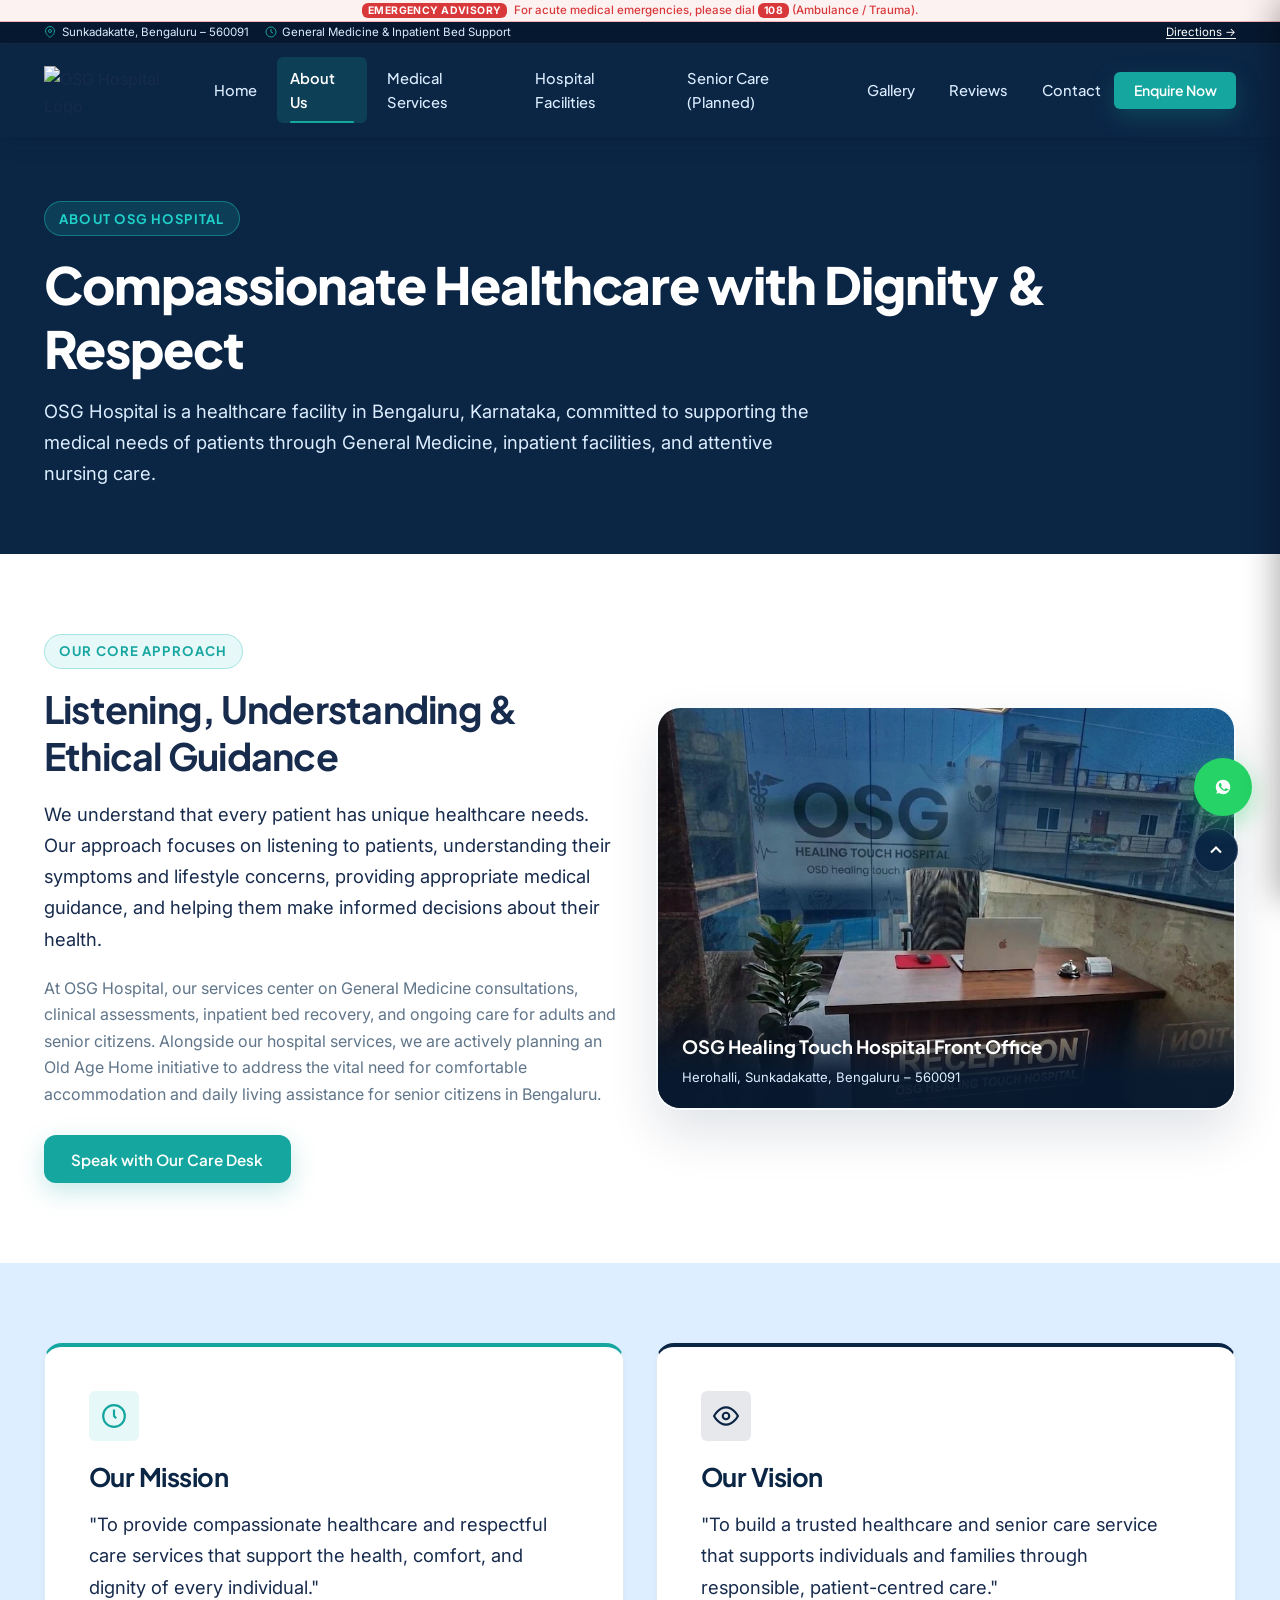
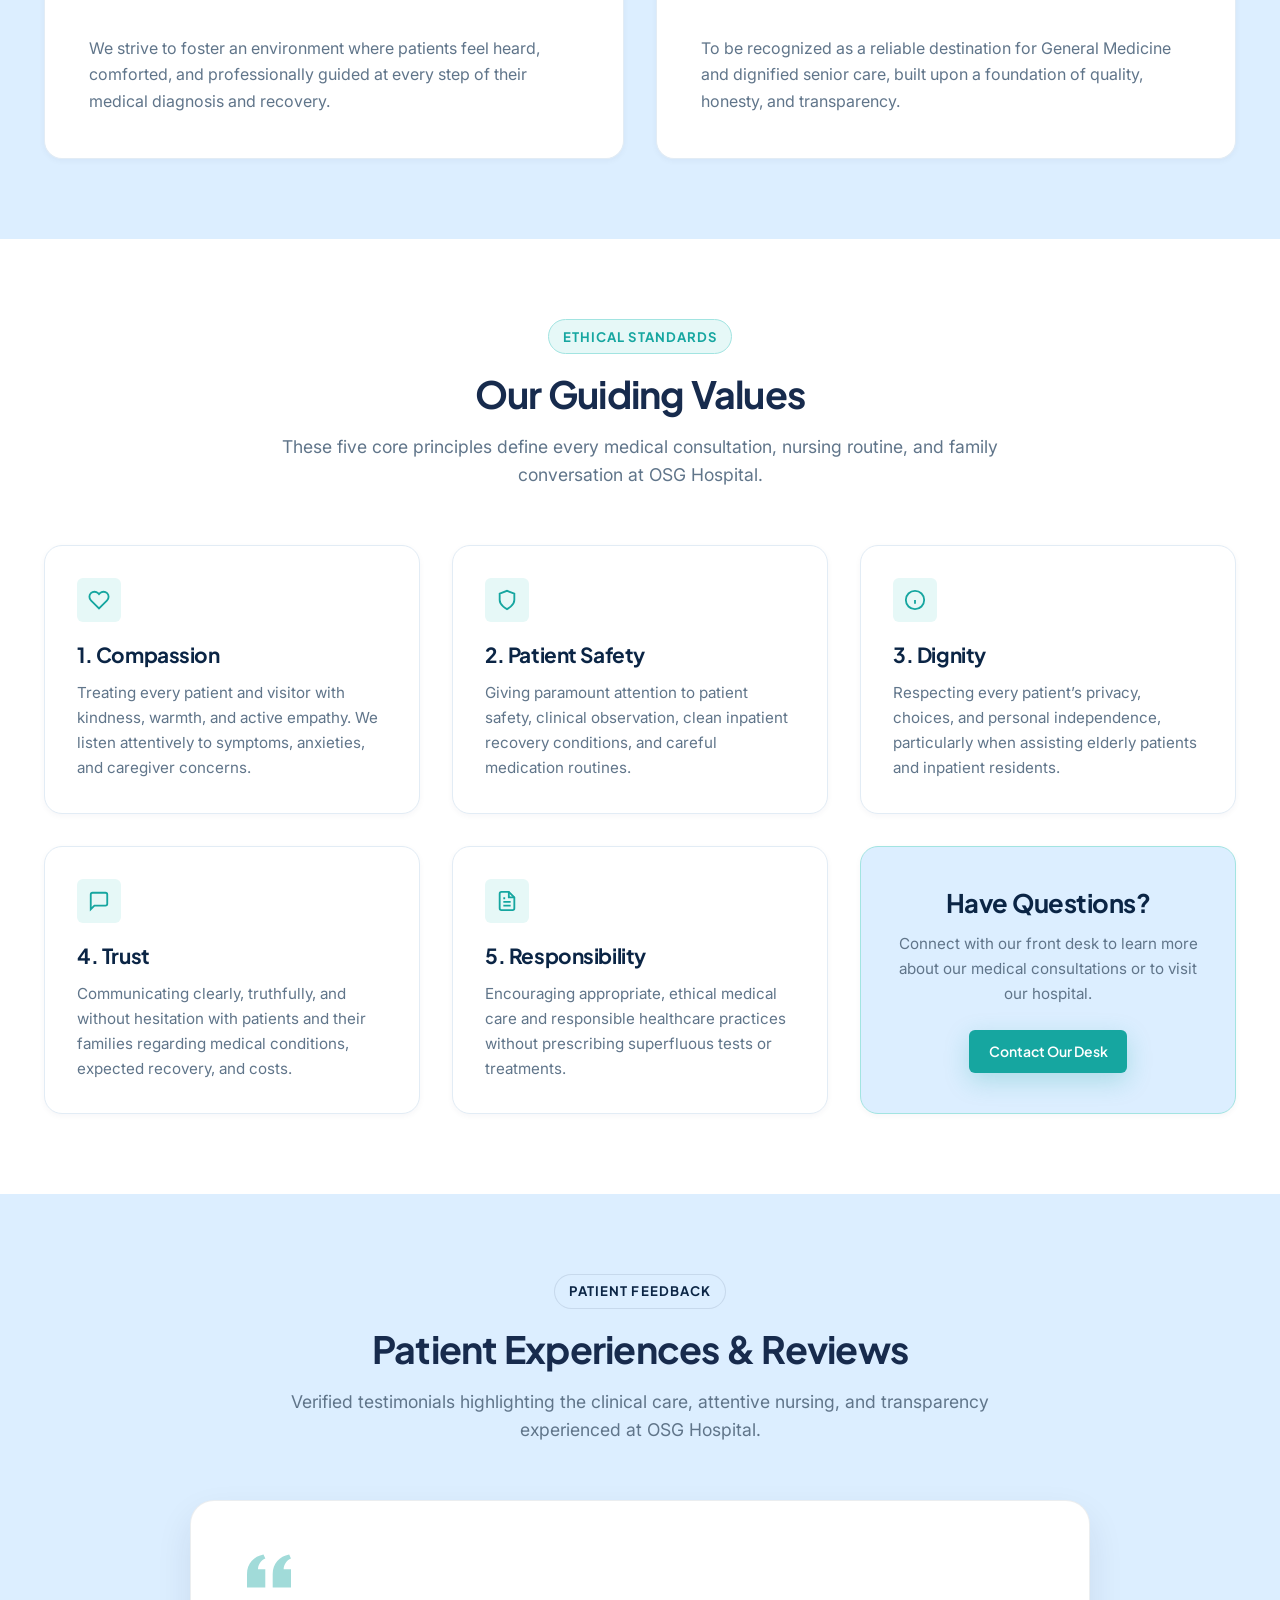
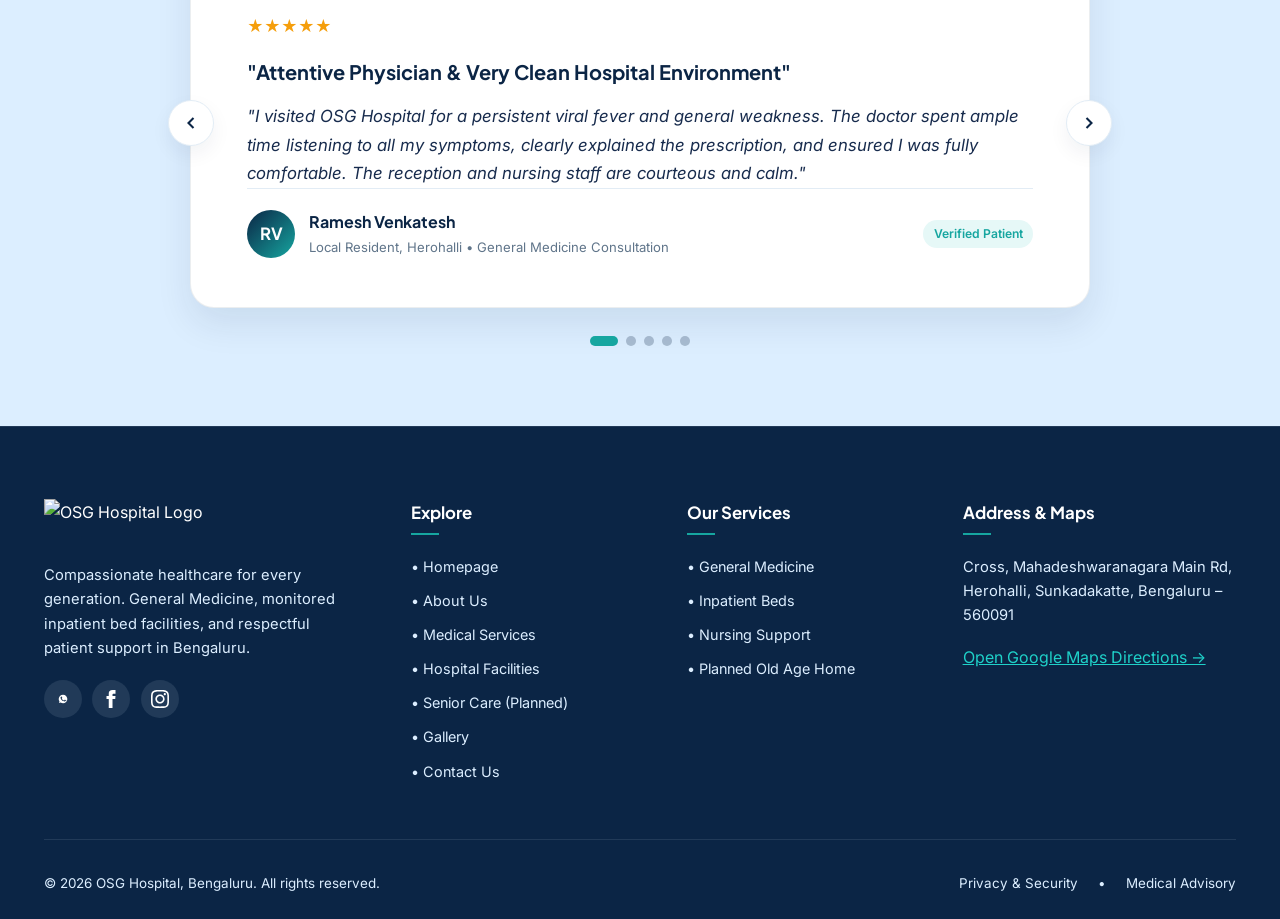
==== about.html @ 6dcfab47 "Add files via upload" ====
<!DOCTYPE html>
<html lang="en">
<head>
  <meta charset="UTF-8">
  <meta name="viewport" content="width=device-width, initial-scale=1.0">
  <title>About OSG Hospital | Bengaluru</title>
  <meta name="description" content="Learn about OSG Hospital in Bengaluru. Our mission, vision, core values, patient-centered care, and dedication to General Medicine, inpatient care, and senior well-being.">
  <meta name="keywords" content="About OSG Hospital, OSG Hospital Bengaluru, Healthcare Mission, General Medicine Bengaluru 560091, Patient centered care">
  <link rel="canonical" href="https://osghospital.in/about.html">

  <meta property="og:type" content="website">
  <meta property="og:title" content="About OSG Hospital | Bengaluru">
  <meta property="og:description" content="Committed to delivering compassionate, accessible, and patient-centred healthcare to individuals and families in Bengaluru.">
  <meta property="og:image" content="assets/images/reception-desk.png">

  <link rel="icon" type="image/svg+xml" href="assets/images/favicon.svg">
  <link rel="preconnect" href="https://fonts.googleapis.com">
  <link rel="preconnect" href="https://fonts.gstatic.com" crossorigin>
  <link href="https://fonts.googleapis.com/css2?family=Inter:wght@300;400;500;600;700&family=Plus+Jakarta+Sans:wght@500;600;700;800;900&display=swap" rel="stylesheet">
  <link rel="stylesheet" href="assets/css/style.css">
</head>
<body>

  <!-- Top Emergency & Safety Notice Ribbon (Half-Size Compact) -->
  <div class="emergency-bar" role="alert">
    <div class="container">
      <strong>Emergency Advisory</strong>
      <span>For acute medical emergencies, please dial <strong>108</strong> (Ambulance / Trauma).</span>
    </div>
  </div>

  <!-- Top Information Bar (Half-Size Compact) -->
  <div class="top-info-bar">
    <div class="container">
      <div class="top-info-items">
        <span class="top-info-item">
          <svg viewBox="0 0 24 24" fill="none" stroke="currentColor" stroke-width="2"><path d="M21 10c0 7-9 13-9 13s-9-6-9-13a9 9 0 0118 0z"></path><circle cx="12" cy="10" r="3"></circle></svg>
          Sunkadakatte, Bengaluru &ndash; 560091
        </span>
        <span class="top-info-item top-info-hide-mob">
          <svg viewBox="0 0 24 24" fill="none" stroke="currentColor" stroke-width="2"><circle cx="12" cy="12" r="10"></circle><polyline points="12 6 12 12 16 14"></polyline></svg>
          General Medicine &amp; Inpatient Bed Support
        </span>
      </div>
      <div class="top-info-items">
        <a href="https://share.google/vMTb4hacWl4AtbwWm" target="_blank" rel="noopener noreferrer" class="top-info-link">
          Directions &rarr;
        </a>
      </div>
    </div>
  </div>

  <!-- Header -->
  <header class="site-header">
    <div class="container">
      <nav class="navbar" aria-label="Main Navigation">
        <a href="index.html" class="nav-brand">
          <img src="assets/images/logo-white.svg" alt="OSG Hospital Logo" class="nav-logo-img">
        </a>
        <div class="nav-menu">
          <a href="index.html" class="nav-link">Home</a>
          <a href="about.html" class="nav-link active">About Us</a>
          <a href="services.html" class="nav-link">Medical Services</a>
          <a href="facilities.html" class="nav-link">Hospital Facilities</a>
          <a href="senior-care.html" class="nav-link">Senior Care (Planned)</a>
          <a href="gallery.html" class="nav-link">Gallery</a>
          <a href="#reviews" class="nav-link">Reviews</a>
          <a href="contact.html" class="nav-link">Contact</a>
        </div>
        <div class="nav-actions">
          <button class="btn btn-teal btn-sm" data-open-modal="enquiryModal">Enquire Now</button>
        </div>
        <button class="nav-toggle" aria-label="Toggle navigation">
          <svg viewBox="0 0 24 24" fill="none" stroke="currentColor" stroke-width="2"><line x1="3" y1="12" x2="21" y2="12"></line><line x1="3" y1="6" x2="21" y2="6"></line><line x1="3" y1="18" x2="21" y2="18"></line></svg>
        </button>
      </nav>
    </div>
  </header>

  <!-- Mobile Off-canvas Navigation Drawer -->
  <div class="mobile-nav-backdrop"></div>
  <aside class="mobile-nav-drawer" aria-label="Mobile Navigation">
    <div class="mobile-nav-header">
      <img src="assets/images/logo-white.svg" alt="OSG Hospital Logo" style="height: 38px;">
      <button class="mobile-nav-close" aria-label="Close menu">
        <svg width="24" height="24" viewBox="0 0 24 24" fill="none" stroke="currentColor" stroke-width="2"><line x1="18" y1="6" x2="6" y2="18"></line><line x1="6" y1="6" x2="18" y2="18"></line></svg>
      </button>
    </div>
    <div class="mobile-nav-links">
      <a href="index.html" class="nav-link">Home</a>
      <a href="about.html" class="nav-link active">About Us</a>
      <a href="services.html" class="nav-link">Medical Services</a>
      <a href="facilities.html" class="nav-link">Hospital Facilities</a>
      <a href="senior-care.html" class="nav-link">Senior Care (Planned)</a>
      <a href="gallery.html" class="nav-link">Photo Gallery</a>
      <a href="#reviews" class="nav-link">Reviews</a>
      <a href="contact.html" class="nav-link">Contact & Directions</a>
    </div>
    <div class="mobile-nav-footer">
      <button class="btn btn-teal btn-sm" style="width: 100%;" data-open-modal="enquiryModal">Book Consultation</button>
    </div>
  </aside>

  <!-- Banner -->
  <section class="section-bg-navy" style="padding: 4rem 0;">
    <div class="container">
      <span class="section-badge badge-teal" style="background: rgba(22, 166, 160, 0.2); color: #1FD1C9; border-color: rgba(31, 209, 201, 0.4);">
        About OSG Hospital
      </span>
      <h1 style="color: #FFFFFF; margin-bottom: 1rem;">Compassionate Healthcare with Dignity &amp; Respect</h1>
      <p style="color: #DCEEFF; max-width: 780px; font-size: 1.15rem; line-height: 1.7;">
        OSG Hospital is a healthcare facility in Bengaluru, Karnataka, committed to supporting the medical needs of patients through General Medicine, inpatient facilities, and attentive nursing care.
      </p>
    </div>
  </section>

  <!-- About Narrative Section -->
  <section class="section section-bg-white">
    <div class="container">
      <div class="grid-2" style="align-items: center;">
        <div>
          <span class="section-badge badge-teal">Our Core Approach</span>
          <h2 style="margin-bottom: 1.25rem;">Listening, Understanding &amp; Ethical Guidance</h2>
          <p class="lead" style="margin-bottom: 1.25rem;">
            We understand that every patient has unique healthcare needs. Our approach focuses on listening to patients, understanding their symptoms and lifestyle concerns, providing appropriate medical guidance, and helping them make informed decisions about their health.
          </p>
          <p>
            At OSG Hospital, our services center on General Medicine consultations, clinical assessments, inpatient bed recovery, and ongoing care for adults and senior citizens. Alongside our hospital services, we are actively planning an Old Age Home initiative to address the vital need for comfortable accommodation and daily living assistance for senior citizens in Bengaluru.
          </p>
          <div style="margin-top: 1.75rem;">
            <button class="btn btn-teal" data-open-modal="enquiryModal">Speak with Our Care Desk</button>
          </div>
        </div>

        <div>
          <div class="reception-image-card">
            <img src="assets/images/reception-desk.png" alt="OSG Healing Touch Hospital Reception Desk" class="reception-image" style="height: 400px;">
            <div class="reception-caption-overlay">
              <div class="reception-caption-title">OSG Healing Touch Hospital Front Office</div>
              <div class="reception-caption-sub">Herohalli, Sunkadakatte, Bengaluru &ndash; 560091</div>
            </div>
          </div>
        </div>
      </div>
    </div>
  </section>

  <!-- Mission & Vision -->
  <section class="section section-bg-secondary">
    <div class="container">
      <div class="grid-2">
        <div class="card" style="padding: 2.75rem; border-top: 4px solid var(--btn-cta);">
          <div class="floating-icon-wrap" style="margin-bottom: 1.25rem; width: 50px; height: 50px;">
            <svg width="26" height="26" viewBox="0 0 24 24" fill="none" stroke="currentColor" stroke-width="2"><circle cx="12" cy="12" r="10"></circle><polyline points="12 6 12 12 14 14"></polyline></svg>
          </div>
          <h3 style="font-size: 1.6rem; color: var(--header-nav); margin-bottom: 1rem;">Our Mission</h3>
          <p class="lead" style="color: var(--main-text); line-height: 1.7;">
            "To provide compassionate healthcare and respectful care services that support the health, comfort, and dignity of every individual."
          </p>
          <p style="color: var(--secondary-text); margin-top: 1rem;">
            We strive to foster an environment where patients feel heard, comforted, and professionally guided at every step of their medical diagnosis and recovery.
          </p>
        </div>

        <div class="card" style="padding: 2.75rem; border-top: 4px solid var(--header-nav);">
          <div class="floating-icon-wrap" style="margin-bottom: 1.25rem; width: 50px; height: 50px; background-color: rgba(11, 37, 69, 0.1); color: var(--header-nav);">
            <svg width="26" height="26" viewBox="0 0 24 24" fill="none" stroke="currentColor" stroke-width="2"><path d="M1 12s4-8 11-8 11 8 11 8-4 8-11 8-11-8-11-8z"></path><circle cx="12" cy="12" r="3"></circle></svg>
          </div>
          <h3 style="font-size: 1.6rem; color: var(--header-nav); margin-bottom: 1rem;">Our Vision</h3>
          <p class="lead" style="color: var(--main-text); line-height: 1.7;">
            "To build a trusted healthcare and senior care service that supports individuals and families through responsible, patient-centred care."
          </p>
          <p style="color: var(--secondary-text); margin-top: 1rem;">
            To be recognized as a reliable destination for General Medicine and dignified senior care, built upon a foundation of quality, honesty, and transparency.
          </p>
        </div>
      </div>
    </div>
  </section>

  <!-- Our 5 Core Values -->
  <section class="section section-bg-white">
    <div class="container">
      <div class="section-header">
        <span class="section-badge badge-teal">Ethical Standards</span>
        <h2 class="section-title">Our Guiding Values</h2>
        <p class="section-subtitle">
          These five core principles define every medical consultation, nursing routine, and family conversation at OSG Hospital.
        </p>
      </div>

      <div class="grid-3">
        <!-- Value 1 -->
        <div class="card">
          <div class="floating-icon-wrap" style="margin-bottom: 1.25rem;">
            <svg width="22" height="22" viewBox="0 0 24 24" fill="none" stroke="currentColor" stroke-width="2"><path d="M20.84 4.61a5.5 5.5 0 0 0-7.78 0L12 5.67l-1.06-1.06a5.5 5.5 0 0 0-7.78 7.78l1.06 1.06L12 21.23l7.78-7.78 1.06-1.06a5.5 5.5 0 0 0 0-7.78z"></path></svg>
          </div>
          <h3 class="card-title">1. Compassion</h3>
          <p class="card-text">
            Treating every patient and visitor with kindness, warmth, and active empathy. We listen attentively to symptoms, anxieties, and caregiver concerns.
          </p>
        </div>

        <!-- Value 2 -->
        <div class="card">
          <div class="floating-icon-wrap" style="margin-bottom: 1.25rem;">
            <svg width="22" height="22" viewBox="0 0 24 24" fill="none" stroke="currentColor" stroke-width="2"><path d="M12 22s8-4 8-10V5l-8-3-8 3v7c0 6 8 10 8 10z"></path></svg>
          </div>
          <h3 class="card-title">2. Patient Safety</h3>
          <p class="card-text">
            Giving paramount attention to patient safety, clinical observation, clean inpatient recovery conditions, and careful medication routines.
          </p>
        </div>

        <!-- Value 3 -->
        <div class="card">
          <div class="floating-icon-wrap" style="margin-bottom: 1.25rem;">
            <svg width="22" height="22" viewBox="0 0 24 24" fill="none" stroke="currentColor" stroke-width="2"><circle cx="12" cy="12" r="10"></circle><path d="M12 16v-4"></path><path d="M12 8h.01"></path></svg>
          </div>
          <h3 class="card-title">3. Dignity</h3>
          <p class="card-text">
            Respecting every patient’s privacy, choices, and personal independence, particularly when assisting elderly patients and inpatient residents.
          </p>
        </div>

        <!-- Value 4 -->
        <div class="card">
          <div class="floating-icon-wrap" style="margin-bottom: 1.25rem;">
            <svg width="22" height="22" viewBox="0 0 24 24" fill="none" stroke="currentColor" stroke-width="2"><path d="M21 15a2 2 0 0 1-2 2H7l-4 4V5a2 2 0 0 1 2-2h14a2 2 0 0 1 2 2z"></path></svg>
          </div>
          <h3 class="card-title">4. Trust</h3>
          <p class="card-text">
            Communicating clearly, truthfully, and without hesitation with patients and their families regarding medical conditions, expected recovery, and costs.
          </p>
        </div>

        <!-- Value 5 -->
        <div class="card">
          <div class="floating-icon-wrap" style="margin-bottom: 1.25rem;">
            <svg width="22" height="22" viewBox="0 0 24 24" fill="none" stroke="currentColor" stroke-width="2"><path d="M14 2H6a2 2 0 0 0-2 2v16a2 2 0 0 0 2 2h12a2 2 0 0 0 2-2V8z"></path><polyline points="14 2 14 8 20 8"></polyline><line x1="16" y1="13" x2="8" y2="13"></line><line x1="16" y1="17" x2="8" y2="17"></line><polyline points="10 9 9 9 8 9"></polyline></svg>
          </div>
          <h3 class="card-title">5. Responsibility</h3>
          <p class="card-text">
            Encouraging appropriate, ethical medical care and responsible healthcare practices without prescribing superfluous tests or treatments.
          </p>
        </div>

        <!-- Call to Action Card -->
        <div class="card" style="background-color: var(--secondary-bg); border-color: var(--teal-border); justify-content: center; text-align: center;">
          <h3 style="color: var(--header-nav); margin-bottom: 0.75rem;">Have Questions?</h3>
          <p style="font-size: 0.95rem; margin-bottom: 1.5rem;">
            Connect with our front desk to learn more about our medical consultations or to visit our hospital.
          </p>
          <div>
            <a href="contact.html" class="btn btn-teal btn-sm">Contact Our Desk</a>
          </div>
        </div>
      </div>
    </div>
  </section>

  <!-- 7. SLIDING REVIEWS CAROUSEL (Directly Above Footer) -->
  <section class="reviews-section" id="reviews">
    <div class="container">
      <div class="section-header">
        <span class="section-badge">Patient Feedback</span>
        <h2 class="section-title">Patient Experiences &amp; Reviews</h2>
        <p class="section-subtitle">
          Verified testimonials highlighting the clinical care, attentive nursing, and transparency experienced at OSG Hospital.
        </p>
      </div>

      <div class="carousel-container">
        <button class="carousel-nav-btn carousel-prev" aria-label="Previous review">
          <svg width="20" height="20" viewBox="0 0 24 24" fill="none" stroke="currentColor" stroke-width="2.5"><polyline points="15 18 9 12 15 6"></polyline></svg>
        </button>
        <button class="carousel-nav-btn carousel-next" aria-label="Next review">
          <svg width="20" height="20" viewBox="0 0 24 24" fill="none" stroke="currentColor" stroke-width="2.5"><polyline points="9 18 15 12 9 6"></polyline></svg>
        </button>

        <div class="carousel-viewport">
          <div class="carousel-track">
            <!-- Review 1 -->
            <div class="carousel-slide">
              <div>
                <svg class="review-quote-icon" viewBox="0 0 24 24" fill="currentColor"><path d="M14.017 21v-7.391c0-5.704 3.731-9.57 8.983-10.609l.995 2.151c-2.432.917-3.995 3.638-3.995 5.849h4v10h-9.983zm-14.017 0v-7.391c0-5.704 3.748-9.57 9-10.609l.996 2.151c-2.433.917-3.996 3.638-3.996 5.849h3.983v10h-9.983z"/></svg>
                <div class="review-stars">★★★★★</div>
                <div class="review-highlight">"Attentive Physician &amp; Very Clean Hospital Environment"</div>
                <p class="review-body">
                  "I visited OSG Hospital for a persistent viral fever and general weakness. The doctor spent ample time listening to all my symptoms, clearly explained the prescription, and ensured I was fully comfortable. The reception and nursing staff are courteous and calm."
                </p>
              </div>
              <div class="review-author-wrap">
                <div class="review-author-info">
                  <div class="author-avatar">RV</div>
                  <div>
                    <div class="author-name">Ramesh Venkatesh</div>
                    <div class="author-meta">Local Resident, Herohalli &bull; General Medicine Consultation</div>
                  </div>
                </div>
                <span class="verified-pill">Verified Patient</span>
              </div>
            </div>

            <!-- Review 2 -->
            <div class="carousel-slide">
              <div>
                <svg class="review-quote-icon" viewBox="0 0 24 24" fill="currentColor"><path d="M14.017 21v-7.391c0-5.704 3.731-9.57 8.983-10.609l.995 2.151c-2.432.917-3.995 3.638-3.995 5.849h4v10h-9.983zm-14.017 0v-7.391c0-5.704 3.748-9.57 9-10.609l.996 2.151c-2.433.917-3.996 3.638-3.996 5.849h3.983v10h-9.983z"/></svg>
                <div class="review-stars">★★★★★</div>
                <div class="review-highlight">"Exceptional Nursing Care &amp; Dedicated Inpatient Observation"</div>
                <p class="review-body">
                  "My mother needed admission for two days under medical observation. The inpatient bed facility was spotless, hygienic, and peaceful. The nursing team checked her vitals diligently throughout the day and night with immense patience and gentleness."
                </p>
              </div>
              <div class="review-author-wrap">
                <div class="review-author-info">
                  <div class="author-avatar">AR</div>
                  <div>
                    <div class="author-name">Ananya M. Rao</div>
                    <div class="author-meta">Caregiver Daughter &bull; Inpatient Bed Care</div>
                  </div>
                </div>
                <span class="verified-pill">Verified Family</span>
              </div>
            </div>

            <!-- Review 3 -->
            <div class="carousel-slide">
              <div>
                <svg class="review-quote-icon" viewBox="0 0 24 24" fill="currentColor"><path d="M14.017 21v-7.391c0-5.704 3.731-9.57 8.983-10.609l.995 2.151c-2.432.917-3.995 3.638-3.995 5.849h4v10h-9.983zm-14.017 0v-7.391c0-5.704 3.748-9.57 9-10.609l.996 2.151c-2.433.917-3.996 3.638-3.996 5.849h3.983v10h-9.983z"/></svg>
                <div class="review-stars">★★★★★</div>
                <div class="review-highlight">"Dignified Healthcare Guidance for Senior Citizens"</div>
                <p class="review-body">
                  "Finding a hospital where doctors genuinely respect elderly patients and take time to speak in simple terms is rare. The consultation for my father's age-related health check-up was thorough. We also enquired about their planned Old Age Home facility."
                </p>
              </div>
              <div class="review-author-wrap">
                <div class="review-author-info">
                  <div class="author-avatar">SG</div>
                  <div>
                    <div class="author-name">Shivakumar Gowda</div>
                    <div class="author-meta">Bengaluru &bull; Senior Healthcare Consultation</div>
                  </div>
                </div>
                <span class="verified-pill">Verified Patient</span>
              </div>
            </div>

            <!-- Review 4 -->
            <div class="carousel-slide">
              <div>
                <svg class="review-quote-icon" viewBox="0 0 24 24" fill="currentColor"><path d="M14.017 21v-7.391c0-5.704 3.731-9.57 8.983-10.609l.995 2.151c-2.432.917-3.995 3.638-3.995 5.849h4v10h-9.983zm-14.017 0v-7.391c0-5.704 3.748-9.57 9-10.609l.996 2.151c-2.433.917-3.996 3.638-3.996 5.849h3.983v10h-9.983z"/></svg>
                <div class="review-stars">★★★★★</div>
                <div class="review-highlight">"Honest, Transparent &amp; Patient-Centered Hospital"</div>
                <p class="review-body">
                  "What sets OSG Hospital apart is their absolute honesty and ethical medical approach. From the warm reception desk to the consulting doctor, everyone is transparent about care plans and charges. They prioritize patient recovery above everything else."
                </p>
              </div>
              <div class="review-author-wrap">
                <div class="review-author-info">
                  <div class="author-avatar">GN</div>
                  <div>
                    <div class="author-name">Geetha Narayanan</div>
                    <div class="author-meta">Mahadeshwaranagara &bull; General Consultation</div>
                  </div>
                </div>
                <span class="verified-pill">Verified Patient</span>
              </div>
            </div>

            <!-- Review 5 -->
            <div class="carousel-slide">
              <div>
                <svg class="review-quote-icon" viewBox="0 0 24 24" fill="currentColor"><path d="M14.017 21v-7.391c0-5.704 3.731-9.57 8.983-10.609l.995 2.151c-2.432.917-3.995 3.638-3.995 5.849h4v10h-9.983zm-14.017 0v-7.391c0-5.704 3.748-9.57 9-10.609l.996 2.151c-2.433.917-3.996 3.638-3.996 5.849h3.983v10h-9.983z"/></svg>
                <div class="review-stars">★★★★★</div>
                <div class="review-highlight">"Prompt Attention &amp; Compassionate Staff"</div>
                <p class="review-body">
                  "We visited for my uncle's routine check-up and follow-up consultation. The registration process was quick and smooth, the waiting lounge was airy and clean, and the doctor gave practical lifestyle and diet advice."
                </p>
              </div>
              <div class="review-author-wrap">
                <div class="review-author-info">
                  <div class="author-avatar">KA</div>
                  <div>
                    <div class="author-name">Dr. K. Anand</div>
                    <div class="author-meta">Family Caregiver &bull; Preventive Care</div>
                  </div>
                </div>
                <span class="verified-pill">Verified Family</span>
              </div>
            </div>
          </div>
        </div>

        <div class="carousel-dots">
          <button class="carousel-dot active" aria-label="Slide 1"></button>
          <button class="carousel-dot" aria-label="Slide 2"></button>
          <button class="carousel-dot" aria-label="Slide 3"></button>
          <button class="carousel-dot" aria-label="Slide 4"></button>
          <button class="carousel-dot" aria-label="Slide 5"></button>
        </div>
      </div>
    </div>
  </section>

  <!-- Footer -->
  <footer class="site-footer">
    <div class="container">
      <div class="footer-grid">
        <div class="footer-col">
          <img src="assets/images/logo-white.svg" alt="OSG Hospital Logo" style="height: 44px; margin-bottom: 1.25rem;">
          <p>
            Compassionate healthcare for every generation. General Medicine, monitored inpatient bed facilities, and respectful patient support in Bengaluru.
          </p>
          <div class="footer-social-links">
            <a href="https://wa.me/919999999999?text=Hello%20OSG%20Hospital" target="_blank" rel="noopener noreferrer" class="social-icon-btn" aria-label="WhatsApp">
              <svg width="18" height="18" viewBox="0 0 24 24" fill="currentColor"><path d="M12.031 6.172c-3.181 0-5.767 2.586-5.768 5.766-.001 1.298.38 2.27 1.019 3.287l-.582 2.128 2.182-.573c.978.58 1.911.928 3.145.929 3.178 0 5.767-2.587 5.768-5.766.001-3.187-2.575-5.77-5.764-5.771zm3.392 8.244c-.144.405-.837.774-1.17.824-.311.045-.698.06-2.022-.487-1.691-.7-2.766-2.45-2.85-2.562-.084-.112-.686-.913-.686-1.741 0-.829.434-1.238.587-1.408.154-.17.336-.213.448-.213.112 0 .224.001.321.006.104.005.244-.04.382.291.144.344.49 1.19.533 1.277.043.087.072.19.014.305-.058.115-.088.187-.174.288-.087.101-.183.226-.262.304-.088.087-.18.182-.077.359.102.176.456.75 1.05 1.28.766.683 1.411.894 1.613.995.202.101.32.087.439-.05.118-.137.507-.59.642-.792.135-.202.27-.169.456-.101.186.068 1.181.557 1.384.658.203.102.338.152.389.237.05.085.05.492-.094.897z"/></svg>
            </a>
            <a href="https://facebook.com/" target="_blank" rel="noopener noreferrer" class="social-icon-btn" aria-label="Facebook">
              <svg width="18" height="18" viewBox="0 0 24 24" fill="currentColor"><path d="M9 8H6v4h3v12h5V12h3.642L18 8h-4V6.333C14 5.374 14.5 5 15.5 5H18V0h-3.808C10.595 0 9 1.583 9 4.615V8z"/></svg>
            </a>
            <a href="https://instagram.com/" target="_blank" rel="noopener noreferrer" class="social-icon-btn" aria-label="Instagram">
              <svg width="18" height="18" viewBox="0 0 24 24" fill="currentColor"><path d="M12 2.163c3.204 0 3.584.012 4.85.07 3.252.148 4.771 1.691 4.919 4.919.058 1.265.069 1.645.069 4.849 0 3.205-.012 3.584-.069 4.849-.149 3.225-1.664 4.771-4.919 4.919-1.266.058-1.644.07-4.85.07-3.204 0-3.584-.012-4.849-.07-3.26-.149-4.771-1.699-4.919-4.92-.058-1.265-.07-1.644-.07-4.849 0-3.204.013-3.583.07-4.849.149-3.227 1.664-4.771 4.919-4.919 1.266-.057 1.645-.069 4.849-.069zm0-2.163c-3.259 0-3.667.014-4.947.072-4.358.2-6.78 2.618-6.98 6.98-.059 1.281-.073 1.689-.073 4.948 0 3.259.014 3.668.072 4.948.2 4.358 2.618 6.78 6.98 6.98 1.281.058 1.689.072 4.948.072 3.259 0 3.668-.014 4.948-.072 4.354-.2 6.782-2.618 6.979-6.98.059-1.28.073-1.689.073-4.948 0-3.259-.014-3.667-.072-4.947-.196-4.354-2.617-6.78-6.979-6.98-1.281-.059-1.69-.073-4.949-.073zm0 5.838c-3.403 0-6.162 2.759-6.162 6.162s2.759 6.163 6.162 6.163 6.162-2.759 6.162-6.163c0-3.403-2.759-6.162-6.162-6.162zm0 10.162c-2.209 0-4-1.79-4-4 0-2.209 1.791-4 4-4s4 1.791 4 4c0 2.21-1.791 4-4 4zm6.406-11.845c-.796 0-1.441.645-1.441 1.44s.645 1.44 1.441 1.44c.795 0 1.439-.645 1.439-1.44s-.644-1.44-1.439-1.44z"/></svg>
            </a>
          </div>
        </div>

        <div class="footer-col">
          <div class="footer-title">Explore</div>
          <div class="footer-links">
            <a href="index.html">&bull; Homepage</a>
            <a href="about.html">&bull; About Us</a>
            <a href="services.html">&bull; Medical Services</a>
            <a href="facilities.html">&bull; Hospital Facilities</a>
            <a href="senior-care.html">&bull; Senior Care (Planned)</a>
            <a href="gallery.html">&bull; Gallery</a>
            <a href="contact.html">&bull; Contact Us</a>
          </div>
        </div>

        <div class="footer-col">
          <div class="footer-title">Our Services</div>
          <div class="footer-links">
            <a href="services.html#general-medicine">&bull; General Medicine</a>
            <a href="services.html#inpatient-beds">&bull; Inpatient Beds</a>
            <a href="services.html#nursing-care">&bull; Nursing Support</a>
            <a href="senior-care.html">&bull; Planned Old Age Home</a>
          </div>
        </div>

        <div class="footer-col">
          <div class="footer-title">Address &amp; Maps</div>
          <p>
            Cross, Mahadeshwaranagara Main Rd, Herohalli, Sunkadakatte, Bengaluru &ndash; 560091
          </p>
          <a href="https://share.google/vMTb4hacWl4AtbwWm" target="_blank" rel="noopener noreferrer" style="color: #1FD1C9; text-decoration: underline;">
            Open Google Maps Directions &rarr;
          </a>
        </div>
      </div>

      <div class="footer-bottom">
        <div>&copy; 2026 OSG Hospital, Bengaluru. All rights reserved.</div>
        <div class="footer-legal-links">
          <a href="privacy.html">Privacy &amp; Security</a>
          <span>&bull;</span>
          <a href="privacy.html#disclaimer">Medical Advisory</a>
        </div>
      </div>
    </div>
  </footer>

  <!-- Floating Actions -->
  <div class="floating-actions">
    <a href="https://wa.me/919999999999?text=Hello%20OSG%20Hospital" target="_blank" rel="noopener noreferrer" class="whatsapp-float" aria-label="Chat on WhatsApp">
      <span class="whatsapp-tooltip">Chat on WhatsApp</span>
      <svg viewBox="0 0 24 24"><path d="M12.031 6.172c-3.181 0-5.767 2.586-5.768 5.766-.001 1.298.38 2.27 1.019 3.287l-.582 2.128 2.182-.573c.978.58 1.911.928 3.145.929 3.178 0 5.767-2.587 5.768-5.766.001-3.187-2.575-5.77-5.764-5.771zm3.392 8.244c-.144.405-.837.774-1.17.824-.311.045-.698.06-2.022-.487-1.691-.7-2.766-2.45-2.85-2.562-.084-.112-.686-.913-.686-1.741 0-.829.434-1.238.587-1.408.154-.17.336-.213.448-.213.112 0 .224.001.321.006.104.005.244-.04.382.291.144.344.49 1.19.533 1.277.043.087.072.19.014.305-.058.115-.088.187-.174.288-.087.101-.183.226-.262.304-.088.087-.18.182-.077.359.102.176.456.75 1.05 1.28.766.683 1.411.894 1.613.995.202.101.32.087.439-.05.118-.137.507-.59.642-.792.135-.202.27-.169.456-.101.186.068 1.181.557 1.384.658.203.102.338.152.389.237.05.085.05.492-.094.897z"/></svg>
    </a>
    <button class="back-to-top" aria-label="Back to top">
      <svg width="20" height="20" viewBox="0 0 24 24" fill="none" stroke="currentColor" stroke-width="2.5"><polyline points="18 15 12 9 6 15"></polyline></svg>
    </button>
  </div>

  <!-- Modal -->
  <div class="modal-overlay" id="enquiryModal" role="dialog" aria-modal="true">
    <div class="modal-card">
      <button class="modal-close-btn" data-close-modal aria-label="Close modal">
        <svg width="22" height="22" viewBox="0 0 24 24" fill="none" stroke="currentColor" stroke-width="2"><line x1="18" y1="6" x2="6" y2="18"></line><line x1="6" y1="6" x2="18" y2="18"></line></svg>
      </button>
      <span class="section-badge badge-teal">Contact Care Desk</span>
      <h3 style="color: var(--header-nav); margin-bottom: 0.5rem;">Enquire with OSG Hospital</h3>
      <p style="color: var(--secondary-text); font-size: 0.92rem; margin-bottom: 1.5rem;">
        Leave your details to enquire about doctor consultation timings or inpatient bed facilities.
      </p>
      <form data-form-type="modal-enquiry">
        <div class="form-group">
          <label class="form-label">Full Name *</label>
          <input type="text" name="name" class="form-control" required placeholder="Your Name">
        </div>
        <div class="form-group">
          <label class="form-label">Phone Number *</label>
          <input type="tel" name="phone" class="form-control" required placeholder="10-digit mobile number">
        </div>
        <div class="form-group">
          <label class="form-label">Service *</label>
          <select id="modalServiceSelect" name="service" class="form-control" required>
            <option value="General Medicine">General Medicine</option>
            <option value="Inpatient Bed Facility">Inpatient Bed Facility</option>
            <option value="Nursing Care">Nursing Care Support</option>
            <option value="Planned Old Age Home">Planned Old Age Home Enquiry</option>
          </select>
        </div>
        <div class="form-group">
          <label class="form-label">Message</label>
          <textarea name="message" class="form-control" placeholder="Your inquiry details..."></textarea>
        </div>
        <button type="submit" class="btn btn-teal btn-lg" style="width: 100%;">Submit &amp; Open WhatsApp</button>
      </form>
    </div>
  </div>

  <script src="assets/js/main.js"></script>
</body>
</html>
---- assets/css/style.css ----
/* ==========================================================================
   OSG HOSPITAL — OFFICIAL STYLESHEET
   Brand Colors: Deep Navy (#0B2545) + Soft Blue (#DCEEFF) + Teal (#16A6A0)
   Designed for Trust, Technology, and Clinical Professionalism
   ========================================================================== */

:root {
  /* User-Defined Brand Color Palette */
  --header-nav: #0B2545;
  --main-bg: #F8FBFD;
  --card-bg: #FFFFFF;
  --secondary-bg: #DCEEFF;
  --btn-cta: #16A6A0;
  --btn-cta-hover: #12827D;
  --btn-cta-active: #0E6561;
  --main-text: #172B4D;
  --secondary-text: #60758A;

  /* Supplemental UI Accents */
  --navy-dark: #071930;
  --navy-light: #163E70;
  --teal-light: #E6F8F7;
  --teal-border: #A2E4E1;
  --border-light: #E2ECF5;
  --border-subtle: #EDF3F9;
  --accent-gold: #F59E0B;
  --alert-red: #D9383A;
  --alert-red-bg: #FDF2F2;
  --alert-red-border: #F8B4B4;
  --success-green: #0E9F6E;
  --success-green-bg: #DEF7EC;

  /* Typography */
  --font-heading: 'Plus Jakarta Sans', -apple-system, BlinkMacSystemFont, 'Segoe UI', Roboto, Helvetica, Arial, sans-serif;
  --font-body: 'Inter', -apple-system, BlinkMacSystemFont, 'Segoe UI', Roboto, Helvetica, Arial, sans-serif;

  /* Elevations & Shadows */
  --shadow-sm: 0 2px 6px rgba(11, 37, 69, 0.04);
  --shadow-md: 0 8px 20px rgba(11, 37, 69, 0.06);
  --shadow-lg: 0 16px 36px rgba(11, 37, 69, 0.09);
  --shadow-xl: 0 24px 50px rgba(11, 37, 69, 0.12);
  --shadow-teal: 0 8px 24px rgba(22, 166, 160, 0.25);

  /* Border Radii */
  --radius-sm: 6px;
  --radius-md: 12px;
  --radius-lg: 18px;
  --radius-xl: 24px;
  --radius-pill: 9999px;

  /* Transitions */
  --transition-fast: 0.18s ease;
  --transition-normal: 0.28s ease;
  --transition-slow: 0.45s cubic-bezier(0.16, 1, 0.3, 1);
}

/* Base Reset & Box Sizing */
*, *::before, *::after {
  box-sizing: border-box;
  margin: 0;
  padding: 0;
}

html {
  scroll-behavior: smooth;
  font-size: 16px;
  -webkit-font-smoothing: antialiased;
  -moz-osx-font-smoothing: grayscale;
}

body {
  font-family: var(--font-body);
  background-color: var(--main-bg);
  color: var(--main-text);
  line-height: 1.65;
  overflow-x: hidden;
  position: relative;
}

img, svg, picture {
  display: block;
  max-width: 100%;
  height: auto;
}

a {
  color: inherit;
  text-decoration: none;
  transition: color var(--transition-fast);
}

button, input, select, textarea {
  font-family: inherit;
  font-size: inherit;
  color: inherit;
}

ul, ol {
  list-style: none;
}

/* Typography Helpers */
h1, h2, h3, h4, h5, h6 {
  font-family: var(--font-heading);
  color: var(--main-text);
  font-weight: 700;
  line-height: 1.25;
  letter-spacing: -0.02em;
}

h1 { font-size: clamp(2.1rem, 4vw, 3.25rem); font-weight: 800; }
h2 { font-size: clamp(1.75rem, 3vw, 2.35rem); }
h3 { font-size: clamp(1.3rem, 2vw, 1.6rem); }
h4 { font-size: 1.2rem; }
p { color: var(--secondary-text); margin-bottom: 1rem; }
p:last-child { margin-bottom: 0; }

.lead {
  font-size: 1.15rem;
  line-height: 1.7;
  color: var(--main-text);
  font-weight: 400;
}

/* Layout Containers */
.container {
  width: 100%;
  max-width: 1240px;
  margin-left: auto;
  margin-right: auto;
  padding-left: 1.5rem;
  padding-right: 1.5rem;
}

.container-narrow {
  max-width: 960px;
}

.section {
  padding: 5rem 0;
  position: relative;
}

.section-sm {
  padding: 3rem 0;
}

.section-bg-secondary {
  background-color: var(--secondary-bg);
}

.section-bg-white {
  background-color: var(--card-bg);
}

.section-bg-navy {
  background-color: var(--header-nav);
  color: #FFFFFF;
}

.section-bg-navy p {
  color: #DCEEFF;
}

.section-bg-navy h1, 
.section-bg-navy h2, 
.section-bg-navy h3 {
  color: #FFFFFF;
}

/* Section Header Component */
.section-header {
  text-align: center;
  max-width: 760px;
  margin: 0 auto 3.5rem;
}

.section-header.text-left {
  text-align: left;
  margin-left: 0;
  margin-right: 0;
}

.section-badge {
  display: inline-flex;
  align-items: center;
  gap: 0.5rem;
  background-color: var(--secondary-bg);
  color: var(--header-nav);
  font-family: var(--font-heading);
  font-size: 0.82rem;
  font-weight: 700;
  text-transform: uppercase;
  letter-spacing: 0.08em;
  padding: 0.35rem 0.9rem;
  border-radius: var(--radius-pill);
  margin-bottom: 1rem;
  border: 1px solid rgba(11, 37, 69, 0.1);
}

.section-badge.badge-teal {
  background-color: var(--teal-light);
  color: var(--btn-cta);
  border-color: var(--teal-border);
}

.section-badge.badge-planned {
  background-color: #FEF3C7;
  color: #92400E;
  border-color: #FCD34D;
}

.section-title {
  margin-bottom: 1rem;
}

.section-subtitle {
  font-size: 1.1rem;
  color: var(--secondary-text);
  line-height: 1.6;
}

/* ==========================================================================
   BUTTONS & CTA
   ========================================================================== */
.btn {
  display: inline-flex;
  align-items: center;
  justify-content: center;
  gap: 0.55rem;
  font-family: var(--font-heading);
  font-size: 0.95rem;
  font-weight: 600;
  padding: 0.85rem 1.65rem;
  border-radius: var(--radius-md);
  border: 1px solid transparent;
  cursor: pointer;
  transition: all var(--transition-fast);
  white-space: nowrap;
  text-decoration: none;
}

.btn-teal {
  background-color: var(--btn-cta);
  color: #FFFFFF;
  box-shadow: var(--shadow-teal);
}

.btn-teal:hover {
  background-color: var(--btn-cta-hover);
  color: #FFFFFF;
  transform: translateY(-2px);
  box-shadow: 0 10px 28px rgba(22, 166, 160, 0.35);
}

.btn-teal:active {
  background-color: var(--btn-cta-active);
  transform: translateY(0);
}

.btn-navy {
  background-color: var(--header-nav);
  color: #FFFFFF;
}

.btn-navy:hover {
  background-color: var(--navy-light);
  color: #FFFFFF;
  transform: translateY(-2px);
  box-shadow: var(--shadow-md);
}

.btn-outline-navy {
  background-color: transparent;
  border-color: var(--header-nav);
  color: var(--header-nav);
}

.btn-outline-navy:hover {
  background-color: var(--header-nav);
  color: #FFFFFF;
}

.btn-outline-white {
  background-color: transparent;
  border-color: rgba(255, 255, 255, 0.6);
  color: #FFFFFF;
}

.btn-outline-white:hover {
  background-color: #FFFFFF;
  color: var(--header-nav);
  border-color: #FFFFFF;
}

.btn-whatsapp {
  background-color: #25D366;
  color: #FFFFFF;
}

.btn-whatsapp:hover {
  background-color: #20BA5A;
  color: #FFFFFF;
  transform: translateY(-2px);
  box-shadow: 0 8px 24px rgba(37, 211, 102, 0.3);
}

.btn-sm {
  padding: 0.55rem 1.15rem;
  font-size: 0.875rem;
  border-radius: var(--radius-sm);
}

.btn-lg {
  padding: 1.05rem 2.1rem;
  font-size: 1.05rem;
  border-radius: var(--radius-md);
}

.btn-group {
  display: flex;
  flex-wrap: wrap;
  gap: 1rem;
  align-items: center;
}

/* ==========================================================================
   TOP EMERGENCY ADVISORY & CONTACT BAR (Ultra-Compact, Half Size)
   ========================================================================== */
.emergency-bar {
  background-color: var(--alert-red-bg);
  border-bottom: 1px solid var(--alert-red-border);
  color: var(--alert-red);
  font-size: 0.72rem;
  padding: 0.2rem 0;
  text-align: center;
  font-weight: 500;
  line-height: 1.25;
}

.emergency-bar .container {
  display: flex;
  align-items: center;
  justify-content: center;
  gap: 0.45rem;
  flex-wrap: nowrap;
}

.emergency-bar strong {
  font-weight: 700;
  text-transform: uppercase;
  letter-spacing: 0.04em;
  background-color: var(--alert-red);
  color: #FFFFFF;
  padding: 0.05rem 0.35rem;
  border-radius: var(--radius-sm);
  font-size: 0.65rem;
  white-space: nowrap;
}

.top-info-bar {
  background-color: var(--navy-dark);
  color: #DCEEFF;
  font-size: 0.72rem;
  padding: 0.2rem 0;
  border-bottom: 1px solid rgba(220, 238, 255, 0.08);
  line-height: 1.25;
}

.top-info-bar .container {
  display: flex;
  align-items: center;
  justify-content: space-between;
  flex-wrap: nowrap;
  gap: 0.6rem;
}

.top-info-items {
  display: flex;
  align-items: center;
  gap: 1rem;
  flex-wrap: nowrap;
}

.top-info-item {
  display: inline-flex;
  align-items: center;
  gap: 0.35rem;
  color: #DCEEFF;
  white-space: nowrap;
}

.top-info-item svg {
  width: 12px;
  height: 12px;
  stroke: var(--btn-cta);
}

.top-info-link {
  color: #FFFFFF;
  text-decoration: underline;
  text-underline-offset: 2px;
  white-space: nowrap;
}

.top-info-link:hover {
  color: var(--btn-cta);
}

/* ==========================================================================
   HEADER & NAVBAR
   Header background: #0B2545 (Deep Navy)
   ========================================================================== */
.site-header {
  background-color: var(--header-nav);
  position: sticky;
  top: 0;
  z-index: 1000;
  box-shadow: 0 4px 20px rgba(7, 25, 48, 0.2);
  transition: all var(--transition-normal);
}

.navbar {
  display: flex;
  align-items: center;
  justify-content: space-between;
  padding: 0.85rem 0;
}

.nav-brand {
  display: flex;
  align-items: center;
  gap: 0.75rem;
  text-decoration: none;
}

.nav-logo-img {
  height: 48px;
  width: auto;
  object-fit: contain;
}

.nav-menu {
  display: flex;
  align-items: center;
  gap: 0.4rem;
}

.nav-link {
  color: #DCEEFF;
  font-family: var(--font-heading);
  font-size: 0.92rem;
  font-weight: 500;
  padding: 0.55rem 0.85rem;
  border-radius: var(--radius-sm);
  transition: all var(--transition-fast);
  position: relative;
}

.nav-link:hover {
  color: #FFFFFF;
  background-color: rgba(255, 255, 255, 0.08);
}

.nav-link.active {
  color: #FFFFFF;
  background-color: rgba(22, 166, 160, 0.2);
  font-weight: 600;
}

.nav-link.active::after {
  content: '';
  position: absolute;
  bottom: 0px;
  left: 0.85rem;
  right: 0.85rem;
  height: 2px;
  background-color: var(--btn-cta);
  border-radius: var(--radius-pill);
}

.nav-actions {
  display: flex;
  align-items: center;
  gap: 0.75rem;
}

.nav-toggle {
  display: none;
  background: none;
  border: none;
  color: #FFFFFF;
  cursor: pointer;
  padding: 0.5rem;
  border-radius: var(--radius-sm);
}

.nav-toggle svg {
  width: 26px;
  height: 26px;
}

/* Mobile Navigation Off-canvas / Drawer */
.mobile-nav-backdrop {
  position: fixed;
  inset: 0;
  background: rgba(11, 37, 69, 0.7);
  backdrop-filter: blur(4px);
  z-index: 1001;
  opacity: 0;
  pointer-events: none;
  transition: opacity var(--transition-normal);
}

.mobile-nav-backdrop.active {
  opacity: 1;
  pointer-events: auto;
}

.mobile-nav-drawer {
  position: fixed;
  top: 0;
  right: 0;
  bottom: 0;
  width: 85%;
  max-width: 360px;
  background-color: var(--header-nav);
  color: #FFFFFF;
  z-index: 1002;
  padding: 1.5rem;
  display: flex;
  flex-direction: column;
  transform: translateX(100%);
  transition: transform var(--transition-slow);
  overflow-y: auto;
  box-shadow: -5px 0 30px rgba(0, 0, 0, 0.3);
}

.mobile-nav-drawer.active {
  transform: translateX(0);
}

.mobile-nav-header {
  display: flex;
  align-items: center;
  justify-content: space-between;
  margin-bottom: 2rem;
  padding-bottom: 1rem;
  border-bottom: 1px solid rgba(220, 238, 255, 0.15);
}

.mobile-nav-close {
  background: none;
  border: none;
  color: #FFFFFF;
  cursor: pointer;
  padding: 0.4rem;
}

.mobile-nav-links {
  display: flex;
  flex-direction: column;
  gap: 0.5rem;
  margin-bottom: 2rem;
}

.mobile-nav-links .nav-link {
  font-size: 1.05rem;
  padding: 0.75rem 1rem;
}

.mobile-nav-footer {
  margin-top: auto;
  padding-top: 1.5rem;
  border-top: 1px solid rgba(220, 238, 255, 0.15);
  display: flex;
  flex-direction: column;
  gap: 0.75rem;
}

/* ==========================================================================
   HERO SECTION
   ========================================================================== */
.hero-section {
  position: relative;
  background: linear-gradient(135deg, #0B2545 0%, #163E70 60%, #071930 100%);
  color: #FFFFFF;
  padding: 4.5rem 0 5.5rem;
  overflow: hidden;
}

.hero-section::before {
  content: '';
  position: absolute;
  top: -20%;
  right: -10%;
  width: 600px;
  height: 600px;
  background: radial-gradient(circle, rgba(22, 166, 160, 0.22) 0%, rgba(11, 37, 69, 0) 70%);
  border-radius: 50%;
  pointer-events: none;
}

.hero-grid {
  display: grid;
  grid-template-columns: 1.15fr 0.85fr;
  gap: 3.5rem;
  align-items: center;
  position: relative;
  z-index: 2;
}

.hero-content {
  display: flex;
  flex-direction: column;
  align-items: flex-start;
}

.hero-badge {
  display: inline-flex;
  align-items: center;
  gap: 0.5rem;
  background: rgba(22, 166, 160, 0.18);
  border: 1px solid rgba(22, 166, 160, 0.4);
  color: #1FD1C9;
  font-family: var(--font-heading);
  font-size: 0.82rem;
  font-weight: 700;
  text-transform: uppercase;
  letter-spacing: 0.08em;
  padding: 0.4rem 1rem;
  border-radius: var(--radius-pill);
  margin-bottom: 1.25rem;
}

.hero-title {
  color: #FFFFFF;
  margin-bottom: 1.25rem;
  line-height: 1.18;
}

.hero-title span {
  color: #1FD1C9;
}

.hero-description {
  font-size: 1.15rem;
  color: #DCEEFF;
  margin-bottom: 2rem;
  line-height: 1.7;
}

.hero-highlights {
  display: grid;
  grid-template-columns: repeat(3, 1fr);
  gap: 1.25rem;
  margin-top: 2.5rem;
  width: 100%;
  padding-top: 2rem;
  border-top: 1px solid rgba(220, 238, 255, 0.15);
}

.hero-highlight-item {
  display: flex;
  flex-direction: column;
}

.hero-highlight-number {
  font-family: var(--font-heading);
  font-size: 1.35rem;
  font-weight: 800;
  color: #1FD1C9;
  margin-bottom: 0.2rem;
}

.hero-highlight-label {
  font-size: 0.85rem;
  color: #DCEEFF;
  line-height: 1.35;
}

.hero-card-preview {
  position: relative;
}

.hero-main-img-wrapper {
  position: relative;
  border-radius: var(--radius-lg);
  overflow: hidden;
  box-shadow: var(--shadow-xl);
  border: 3px solid rgba(220, 238, 255, 0.2);
}

.hero-main-img {
  width: 100%;
  height: 440px;
  object-fit: cover;
  transition: transform var(--transition-slow);
}

.hero-main-img-wrapper:hover .hero-main-img {
  transform: scale(1.02);
}

.hero-floating-card {
  position: absolute;
  bottom: -1.5rem;
  left: -1.5rem;
  background: rgba(255, 255, 255, 0.95);
  backdrop-filter: blur(10px);
  color: var(--main-text);
  padding: 1.1rem 1.4rem;
  border-radius: var(--radius-md);
  box-shadow: var(--shadow-lg);
  border: 1px solid var(--border-light);
  display: flex;
  align-items: center;
  gap: 0.9rem;
  max-width: 280px;
  z-index: 3;
}

.floating-icon-wrap {
  width: 44px;
  height: 44px;
  border-radius: var(--radius-sm);
  background-color: var(--teal-light);
  color: var(--btn-cta);
  display: flex;
  align-items: center;
  justify-content: center;
  flex-shrink: 0;
}

.floating-card-title {
  font-family: var(--font-heading);
  font-size: 0.9rem;
  font-weight: 700;
  color: var(--header-nav);
  margin-bottom: 0.15rem;
}

.floating-card-desc {
  font-size: 0.78rem;
  color: var(--secondary-text);
  margin-bottom: 0;
}

/* ==========================================================================
   CARDS & GRID SYSTEM
   Cards: #FFFFFF with soft shadows
   ========================================================================== */
.grid-3 {
  display: grid;
  grid-template-columns: repeat(3, 1fr);
  gap: 2rem;
}

.grid-2 {
  display: grid;
  grid-template-columns: repeat(2, 1fr);
  gap: 2rem;
}

.grid-4 {
  display: grid;
  grid-template-columns: repeat(4, 1fr);
  gap: 1.5rem;
}

.card {
  background-color: var(--card-bg);
  border-radius: var(--radius-lg);
  padding: 2rem;
  border: 1px solid var(--border-light);
  box-shadow: var(--shadow-sm);
  transition: all var(--transition-normal);
  display: flex;
  flex-direction: column;
  position: relative;
  overflow: hidden;
}

.card:hover {
  transform: translateY(-5px);
  box-shadow: var(--shadow-lg);
  border-color: var(--teal-border);
}

.card-img-top {
  width: 100%;
  height: 220px;
  object-fit: cover;
  border-radius: var(--radius-md);
  margin-bottom: 1.5rem;
  transition: transform var(--transition-slow);
}

.card:hover .card-img-top {
  transform: scale(1.03);
}

.card-badge {
  display: inline-block;
  align-self: flex-start;
  font-size: 0.75rem;
  font-weight: 700;
  text-transform: uppercase;
  letter-spacing: 0.05em;
  padding: 0.3rem 0.75rem;
  border-radius: var(--radius-pill);
  margin-bottom: 1rem;
}

.badge-confirmed {
  background-color: var(--teal-light);
  color: var(--btn-cta);
  border: 1px solid var(--teal-border);
}

.badge-planned {
  background-color: #FEF3C7;
  color: #B45309;
  border: 1px solid #FCD34D;
}

.card-title {
  font-size: 1.3rem;
  margin-bottom: 0.75rem;
  color: var(--header-nav);
}

.card-text {
  color: var(--secondary-text);
  font-size: 0.95rem;
  margin-bottom: 1.25rem;
  flex-grow: 1;
}

.card-footer-action {
  margin-top: auto;
  padding-top: 1rem;
  border-top: 1px solid var(--border-subtle);
  display: flex;
  align-items: center;
  justify-content: space-between;
}

.link-teal {
  color: var(--btn-cta);
  font-weight: 600;
  display: inline-flex;
  align-items: center;
  gap: 0.4rem;
  font-size: 0.9rem;
}

.link-teal:hover {
  color: var(--btn-cta-hover);
  text-decoration: underline;
}

/* Feature Check Item */
.feature-list {
  display: flex;
  flex-direction: column;
  gap: 0.75rem;
  margin: 1.25rem 0;
}

.feature-item {
  display: flex;
  align-items: flex-start;
  gap: 0.65rem;
  font-size: 0.92rem;
  color: var(--main-text);
}

.feature-item svg {
  width: 18px;
  height: 18px;
  stroke: var(--btn-cta);
  flex-shrink: 0;
  margin-top: 0.2rem;
}

/* ==========================================================================
   TRANSPARENCY & FACILITY NOTICE COMPONENT
   ========================================================================== */
.transparency-box {
  background: #FFFFFF;
  border-radius: var(--radius-lg);
  padding: 2.25rem;
  border: 1px solid var(--border-light);
  box-shadow: var(--shadow-sm);
  margin-top: 3rem;
}

.transparency-header {
  display: flex;
  align-items: center;
  gap: 0.9rem;
  margin-bottom: 1.25rem;
}

.transparency-icon {
  width: 44px;
  height: 44px;
  border-radius: 50%;
  background-color: #FEF2F2;
  color: #DC2626;
  display: flex;
  align-items: center;
  justify-content: center;
  flex-shrink: 0;
}

.transparency-title {
  font-size: 1.15rem;
  color: var(--header-nav);
  font-weight: 700;
}

.transparency-grid {
  display: grid;
  grid-template-columns: 1fr 1fr;
  gap: 2rem;
  margin-top: 1.5rem;
}

.transparency-col {
  padding: 1.25rem;
  border-radius: var(--radius-md);
}

.transparency-col.col-confirmed {
  background-color: #F0FDF4;
  border: 1px solid #BBF7D0;
}

.transparency-col.col-unconfirmed {
  background-color: #FEF2F2;
  border: 1px solid #FECACA;
}

.transparency-col-title {
  font-family: var(--font-heading);
  font-size: 0.95rem;
  font-weight: 700;
  margin-bottom: 0.75rem;
  display: flex;
  align-items: center;
  gap: 0.5rem;
}

.col-confirmed .transparency-col-title { color: #166534; }
.col-unconfirmed .transparency-col-title { color: #991B1B; }

.transparency-list {
  display: flex;
  flex-direction: column;
  gap: 0.5rem;
}

.transparency-list li {
  font-size: 0.88rem;
  display: flex;
  align-items: center;
  gap: 0.5rem;
}

.col-confirmed .transparency-list li { color: #14532D; }
.col-unconfirmed .transparency-list li { color: #7F1D1D; }

/* ==========================================================================
   RECEPTION SPOTLIGHT & CLINIC SHOWCASE
   (Featuring real reception desk image image11.png)
   ========================================================================== */
.reception-showcase-section {
  position: relative;
  background-color: var(--header-nav);
  color: #FFFFFF;
  padding: 5rem 0;
  overflow: hidden;
}

.reception-grid {
  display: grid;
  grid-template-columns: 1fr 1fr;
  gap: 3.5rem;
  align-items: center;
}

.reception-image-card {
  position: relative;
  border-radius: var(--radius-xl);
  overflow: hidden;
  box-shadow: var(--shadow-xl);
  border: 2px solid rgba(220, 238, 255, 0.2);
}

.reception-image {
  width: 100%;
  height: 520px;
  object-fit: cover;
  transition: transform var(--transition-slow);
}

.reception-image-card:hover .reception-image {
  transform: scale(1.02);
}

.reception-tag {
  position: absolute;
  top: 1.25rem;
  left: 1.25rem;
  background: rgba(11, 37, 69, 0.85);
  backdrop-filter: blur(8px);
  color: #1FD1C9;
  font-family: var(--font-heading);
  font-size: 0.8rem;
  font-weight: 700;
  text-transform: uppercase;
  letter-spacing: 0.08em;
  padding: 0.4rem 0.9rem;
  border-radius: var(--radius-pill);
  border: 1px solid rgba(31, 209, 201, 0.4);
}

.reception-caption-overlay {
  position: absolute;
  bottom: 0;
  left: 0;
  right: 0;
  background: linear-gradient(transparent, rgba(7, 25, 48, 0.95) 70%);
  padding: 2rem 1.5rem 1.25rem;
  color: #FFFFFF;
}

.reception-caption-title {
  font-family: var(--font-heading);
  font-size: 1.15rem;
  font-weight: 700;
  color: #FFFFFF;
  margin-bottom: 0.25rem;
}

.reception-caption-sub {
  font-size: 0.82rem;
  color: #DCEEFF;
  margin-bottom: 0;
}

.reception-info-content h2 {
  color: #FFFFFF;
  margin-bottom: 1.25rem;
}

.reception-info-content p {
  color: #DCEEFF;
  margin-bottom: 1.5rem;
  font-size: 1.05rem;
  line-height: 1.7;
}

.reception-points {
  display: flex;
  flex-direction: column;
  gap: 1.15rem;
  margin-bottom: 2rem;
}

.reception-point-item {
  display: flex;
  align-items: flex-start;
  gap: 0.85rem;
}

.point-icon {
  width: 36px;
  height: 36px;
  border-radius: 50%;
  background-color: rgba(22, 166, 160, 0.2);
  color: #1FD1C9;
  display: flex;
  align-items: center;
  justify-content: center;
  flex-shrink: 0;
}

.point-text strong {
  display: block;
  font-family: var(--font-heading);
  font-size: 0.98rem;
  color: #FFFFFF;
  margin-bottom: 0.15rem;
}

.point-text span {
  font-size: 0.88rem;
  color: #DCEEFF;
}

/* ==========================================================================
   SLIDING REVIEWS CAROUSEL (Just Above Footer)
   ========================================================================== */
.reviews-section {
  background-color: var(--secondary-bg);
  padding: 5rem 0;
  position: relative;
  overflow: hidden;
}

.carousel-container {
  position: relative;
  max-width: 900px;
  margin: 0 auto;
}

.carousel-viewport {
  overflow: hidden;
  border-radius: var(--radius-xl);
  box-shadow: var(--shadow-lg);
  background: #FFFFFF;
  border: 1px solid rgba(11, 37, 69, 0.08);
}

.carousel-track {
  display: flex;
  transition: transform 0.55s cubic-bezier(0.25, 1, 0.5, 1);
  will-change: transform;
}

.carousel-slide {
  min-width: 100%;
  padding: 3rem 3.5rem;
  display: flex;
  flex-direction: column;
  justify-content: space-between;
}

.review-quote-icon {
  width: 44px;
  height: 44px;
  color: var(--btn-cta);
  opacity: 0.4;
  margin-bottom: 1.25rem;
}

.review-stars {
  display: flex;
  align-items: center;
  gap: 0.25rem;
  margin-bottom: 1rem;
  color: var(--accent-gold);
}

.review-highlight {
  font-family: var(--font-heading);
  font-size: 1.25rem;
  font-weight: 700;
  color: var(--header-nav);
  margin-bottom: 0.85rem;
}

.review-body {
  font-size: 1.05rem;
  line-height: 1.7;
  color: var(--main-text);
  margin-bottom: 2rem;
  font-style: italic;
}

.review-author-wrap {
  display: flex;
  align-items: center;
  justify-content: space-between;
  padding-top: 1.25rem;
  border-top: 1px solid var(--border-light);
  flex-wrap: wrap;
  gap: 1rem;
}

.review-author-info {
  display: flex;
  align-items: center;
  gap: 0.85rem;
}

.author-avatar {
  width: 48px;
  height: 48px;
  border-radius: 50%;
  background: linear-gradient(135deg, var(--header-nav), var(--btn-cta));
  color: #FFFFFF;
  font-family: var(--font-heading);
  font-weight: 700;
  font-size: 1.05rem;
  display: flex;
  align-items: center;
  justify-content: center;
}

.author-name {
  font-family: var(--font-heading);
  font-weight: 700;
  color: var(--header-nav);
  font-size: 1rem;
  margin-bottom: 0.15rem;
}

.author-meta {
  font-size: 0.82rem;
  color: var(--secondary-text);
  margin-bottom: 0;
}

.verified-pill {
  display: inline-flex;
  align-items: center;
  gap: 0.35rem;
  font-size: 0.76rem;
  font-weight: 600;
  background-color: var(--teal-light);
  color: var(--btn-cta);
  padding: 0.25rem 0.65rem;
  border-radius: var(--radius-pill);
}

/* Carousel Controls */
.carousel-nav-btn {
  position: absolute;
  top: 50%;
  transform: translateY(-50%);
  width: 46px;
  height: 46px;
  border-radius: 50%;
  background-color: #FFFFFF;
  border: 1px solid var(--border-light);
  color: var(--header-nav);
  box-shadow: var(--shadow-md);
  display: flex;
  align-items: center;
  justify-content: center;
  cursor: pointer;
  z-index: 5;
  transition: all var(--transition-fast);
}

.carousel-nav-btn:hover {
  background-color: var(--header-nav);
  color: #FFFFFF;
  transform: translateY(-50%) scale(1.08);
}

.carousel-prev { left: -1.4rem; }
.carousel-next { right: -1.4rem; }

.carousel-dots {
  display: flex;
  align-items: center;
  justify-content: center;
  gap: 0.5rem;
  margin-top: 1.75rem;
}

.carousel-dot {
  width: 10px;
  height: 10px;
  border-radius: 50%;
  background-color: rgba(11, 37, 69, 0.25);
  border: none;
  cursor: pointer;
  transition: all var(--transition-fast);
}

.carousel-dot.active {
  background-color: var(--btn-cta);
  width: 28px;
  border-radius: var(--radius-pill);
}

/* ==========================================================================
   FAQ ACCORDION
   ========================================================================== */
.faq-list {
  max-width: 820px;
  margin: 0 auto;
  display: flex;
  flex-direction: column;
  gap: 1rem;
}

.faq-item {
  background-color: #FFFFFF;
  border: 1px solid var(--border-light);
  border-radius: var(--radius-md);
  overflow: hidden;
  transition: all var(--transition-fast);
}

.faq-item:hover {
  border-color: var(--teal-border);
}

.faq-question {
  width: 100%;
  text-align: left;
  background: none;
  border: none;
  padding: 1.25rem 1.5rem;
  display: flex;
  align-items: center;
  justify-content: space-between;
  gap: 1rem;
  cursor: pointer;
  font-family: var(--font-heading);
  font-size: 1.05rem;
  font-weight: 600;
  color: var(--header-nav);
}

.faq-icon {
  width: 22px;
  height: 22px;
  stroke: var(--btn-cta);
  transition: transform var(--transition-fast);
  flex-shrink: 0;
}

.faq-item.active .faq-icon {
  transform: rotate(180deg);
}

.faq-answer {
  max-height: 0;
  overflow: hidden;
  transition: max-height 0.35s ease, padding 0.35s ease;
  padding: 0 1.5rem;
  color: var(--secondary-text);
  font-size: 0.95rem;
  line-height: 1.65;
}

.faq-item.active .faq-answer {
  max-height: 300px;
  padding: 0 1.5rem 1.35rem;
}

/* ==========================================================================
   CONTACT FORM & LOCATION SECTION
   ========================================================================== */
.contact-grid {
  display: grid;
  grid-template-columns: 1fr 1.15fr;
  gap: 3rem;
}

.contact-card {
  background: #FFFFFF;
  border-radius: var(--radius-lg);
  padding: 2.25rem;
  border: 1px solid var(--border-light);
  box-shadow: var(--shadow-md);
}

.contact-info-list {
  display: flex;
  flex-direction: column;
  gap: 1.5rem;
  margin-top: 1.5rem;
}

.contact-info-item {
  display: flex;
  align-items: flex-start;
  gap: 1rem;
}

.contact-info-icon {
  width: 44px;
  height: 44px;
  border-radius: var(--radius-md);
  background-color: var(--secondary-bg);
  color: var(--header-nav);
  display: flex;
  align-items: center;
  justify-content: center;
  flex-shrink: 0;
}

.contact-info-label {
  font-family: var(--font-heading);
  font-size: 0.82rem;
  font-weight: 700;
  text-transform: uppercase;
  letter-spacing: 0.05em;
  color: var(--secondary-text);
  margin-bottom: 0.2rem;
}

.contact-info-val {
  font-size: 0.98rem;
  color: var(--main-text);
  font-weight: 500;
  line-height: 1.5;
  margin-bottom: 0;
}

.form-group {
  margin-bottom: 1.25rem;
}

.form-label {
  display: block;
  font-family: var(--font-heading);
  font-size: 0.88rem;
  font-weight: 600;
  color: var(--header-nav);
  margin-bottom: 0.4rem;
}

.form-control {
  width: 100%;
  padding: 0.75rem 1rem;
  border: 1px solid var(--border-light);
  border-radius: var(--radius-sm);
  background-color: var(--main-bg);
  color: var(--main-text);
  transition: border-color var(--transition-fast), box-shadow var(--transition-fast);
}

.form-control:focus {
  outline: none;
  border-color: var(--btn-cta);
  box-shadow: 0 0 0 3px rgba(22, 166, 160, 0.15);
  background-color: #FFFFFF;
}

textarea.form-control {
  resize: vertical;
  min-height: 110px;
}

.form-row {
  display: grid;
  grid-template-columns: 1fr 1fr;
  gap: 1rem;
}

.map-wrapper {
  width: 100%;
  height: 380px;
  border-radius: var(--radius-lg);
  overflow: hidden;
  box-shadow: var(--shadow-md);
  border: 1px solid var(--border-light);
  margin-top: 2rem;
}

.map-wrapper iframe {
  width: 100%;
  height: 100%;
  border: 0;
}

/* ==========================================================================
   FOOTER
   Header/nav: #0B2545
   ========================================================================== */
.site-footer {
  background-color: var(--header-nav);
  color: #FFFFFF;
  padding: 4.5rem 0 1.5rem;
  border-top: 1px solid rgba(220, 238, 255, 0.1);
}

.footer-grid {
  display: grid;
  grid-template-columns: 1.4fr 1fr 1fr 1.2fr;
  gap: 3rem;
  margin-bottom: 3.5rem;
}

.footer-col p {
  color: #DCEEFF;
  font-size: 0.92rem;
  line-height: 1.65;
}

.footer-title {
  font-family: var(--font-heading);
  font-size: 1.05rem;
  font-weight: 700;
  color: #FFFFFF;
  margin-bottom: 1.25rem;
  position: relative;
  padding-bottom: 0.5rem;
}

.footer-title::after {
  content: '';
  position: absolute;
  bottom: 0;
  left: 0;
  width: 28px;
  height: 2px;
  background-color: var(--btn-cta);
}

.footer-links {
  display: flex;
  flex-direction: column;
  gap: 0.65rem;
}

.footer-links a {
  color: #DCEEFF;
  font-size: 0.9rem;
  transition: color var(--transition-fast), padding-left var(--transition-fast);
  display: inline-flex;
  align-items: center;
  gap: 0.35rem;
}

.footer-links a:hover {
  color: #1FD1C9;
  padding-left: 4px;
}

.footer-social-links {
  display: flex;
  align-items: center;
  gap: 0.65rem;
  margin-top: 1.25rem;
}

.social-icon-btn {
  width: 38px;
  height: 38px;
  border-radius: 50%;
  background-color: rgba(220, 238, 255, 0.1);
  color: #FFFFFF;
  display: flex;
  align-items: center;
  justify-content: center;
  transition: all var(--transition-fast);
}

.social-icon-btn:hover {
  background-color: var(--btn-cta);
  color: #FFFFFF;
  transform: translateY(-3px);
}

.footer-bottom {
  padding-top: 2rem;
  border-top: 1px solid rgba(220, 238, 255, 0.1);
  display: flex;
  align-items: center;
  justify-content: space-between;
  flex-wrap: wrap;
  gap: 1rem;
  font-size: 0.84rem;
  color: #DCEEFF;
}

.footer-legal-links {
  display: flex;
  align-items: center;
  gap: 1.25rem;
}

.footer-legal-links a {
  color: #DCEEFF;
}

.footer-legal-links a:hover {
  color: #1FD1C9;
}

/* ==========================================================================
   FLOATING ACTION BUTTONS (WhatsApp & Back to Top)
   ========================================================================== */
.floating-actions {
  position: fixed;
  bottom: 1.75rem;
  right: 1.75rem;
  display: flex;
  flex-direction: column;
  gap: 0.75rem;
  z-index: 999;
}

.whatsapp-float {
  width: 58px;
  height: 58px;
  border-radius: 50%;
  background-color: #25D366;
  color: #FFFFFF;
  box-shadow: 0 8px 24px rgba(37, 211, 102, 0.4);
  display: flex;
  align-items: center;
  justify-content: center;
  transition: all var(--transition-fast);
  position: relative;
}

.whatsapp-float svg {
  width: 30px;
  height: 30px;
  fill: #FFFFFF;
}

.whatsapp-float:hover {
  transform: scale(1.1);
  box-shadow: 0 12px 30px rgba(37, 211, 102, 0.55);
}

.whatsapp-tooltip {
  position: absolute;
  right: 68px;
  background: var(--header-nav);
  color: #FFFFFF;
  font-family: var(--font-heading);
  font-size: 0.8rem;
  font-weight: 600;
  padding: 0.35rem 0.75rem;
  border-radius: var(--radius-sm);
  white-space: nowrap;
  opacity: 0;
  pointer-events: none;
  transition: opacity var(--transition-fast);
  box-shadow: var(--shadow-md);
}

.whatsapp-float:hover .whatsapp-tooltip {
  opacity: 1;
}

.back-to-top {
  width: 44px;
  height: 44px;
  border-radius: 50%;
  background-color: var(--header-nav);
  color: #FFFFFF;
  border: 1px solid rgba(220, 238, 255, 0.2);
  box-shadow: var(--shadow-md);
  display: flex;
  align-items: center;
  justify-content: center;
  cursor: pointer;
  opacity: 0;
  pointer-events: none;
  transition: all var(--transition-fast);
}

.back-to-top.visible {
  opacity: 1;
  pointer-events: auto;
}

.back-to-top:hover {
  background-color: var(--btn-cta);
  transform: translateY(-3px);
}

/* ==========================================================================
   MODAL DIALOG (Enquiry & Image Lightbox)
   ========================================================================== */
.modal-overlay {
  position: fixed;
  inset: 0;
  background: rgba(11, 37, 69, 0.75);
  backdrop-filter: blur(5px);
  z-index: 1050;
  display: flex;
  align-items: center;
  justify-content: center;
  padding: 1.5rem;
  opacity: 0;
  pointer-events: none;
  transition: opacity var(--transition-normal);
}

.modal-overlay.active {
  opacity: 1;
  pointer-events: auto;
}

.modal-card {
  background: #FFFFFF;
  border-radius: var(--radius-xl);
  max-width: 600px;
  width: 100%;
  max-height: 90vh;
  overflow-y: auto;
  box-shadow: var(--shadow-xl);
  position: relative;
  padding: 2.5rem;
  transform: translateY(20px);
  transition: transform var(--transition-normal);
}

.modal-overlay.active .modal-card {
  transform: translateY(0);
}

.modal-close-btn {
  position: absolute;
  top: 1.25rem;
  right: 1.25rem;
  background: none;
  border: none;
  color: var(--secondary-text);
  cursor: pointer;
  padding: 0.4rem;
  border-radius: 50%;
}

.modal-close-btn:hover {
  color: var(--header-nav);
  background-color: var(--main-bg);
}

/* Lightbox Modal */
.lightbox-card {
  max-width: 900px;
  background: transparent;
  box-shadow: none;
  padding: 0;
  display: flex;
  flex-direction: column;
  align-items: center;
}

.lightbox-img {
  max-height: 75vh;
  border-radius: var(--radius-lg);
  box-shadow: var(--shadow-xl);
}

.lightbox-caption {
  color: #FFFFFF;
  font-family: var(--font-heading);
  margin-top: 1rem;
  text-align: center;
}

/* ==========================================================================
   MEDIA QUERIES / RESPONSIVENESS
   Ensuring tablet visibility of logo, buttons, layout
   ========================================================================== */
@media (max-width: 1024px) {
  .hero-grid {
    grid-template-columns: 1fr;
    gap: 3rem;
  }
  .hero-card-preview {
    max-width: 540px;
    margin: 0 auto;
  }
  .grid-3 {
    grid-template-columns: repeat(2, 1fr);
  }
  .grid-4 {
    grid-template-columns: repeat(2, 1fr);
  }
  .footer-grid {
    grid-template-columns: repeat(2, 1fr);
  }
  .reception-grid {
    grid-template-columns: 1fr;
  }
  .contact-grid {
    grid-template-columns: 1fr;
  }
}

@media (max-width: 768px) {
  .nav-menu, .nav-actions {
    display: none;
  }
  .nav-toggle {
    display: block;
  }
  .grid-3, .grid-2 {
    grid-template-columns: 1fr;
  }
  .transparency-grid {
    grid-template-columns: 1fr;
  }
  .hero-highlights {
    grid-template-columns: 1fr;
    gap: 1rem;
  }
  .carousel-slide {
    padding: 2rem 1.5rem;
  }
  .carousel-prev { left: 0.5rem; }
  .carousel-next { right: 0.5rem; }
  .footer-grid {
    grid-template-columns: 1fr;
  }
  .form-row {
    grid-template-columns: 1fr;
  }

  /* Compact top bars on mobile - strictly half size to keep navbar prominent */
  .emergency-bar {
    font-size: 0.68rem;
    padding: 0.15rem 0.5rem;
    line-height: 1.2;
  }
  .emergency-bar .container {
    flex-wrap: nowrap;
    justify-content: center;
    gap: 0.35rem;
  }
  .emergency-bar strong {
    font-size: 0.58rem;
    padding: 0.04rem 0.3rem;
  }
  .emergency-bar span {
    white-space: nowrap;
    overflow: hidden;
    text-overflow: ellipsis;
  }
  .top-info-bar {
    font-size: 0.68rem;
    padding: 0.15rem 0.5rem;
    line-height: 1.2;
  }
  .top-info-bar .container {
    justify-content: space-between;
    flex-wrap: nowrap;
  }
  .top-info-items {
    gap: 0.45rem;
  }
  .top-info-hide-mob {
    display: none;
  }
}
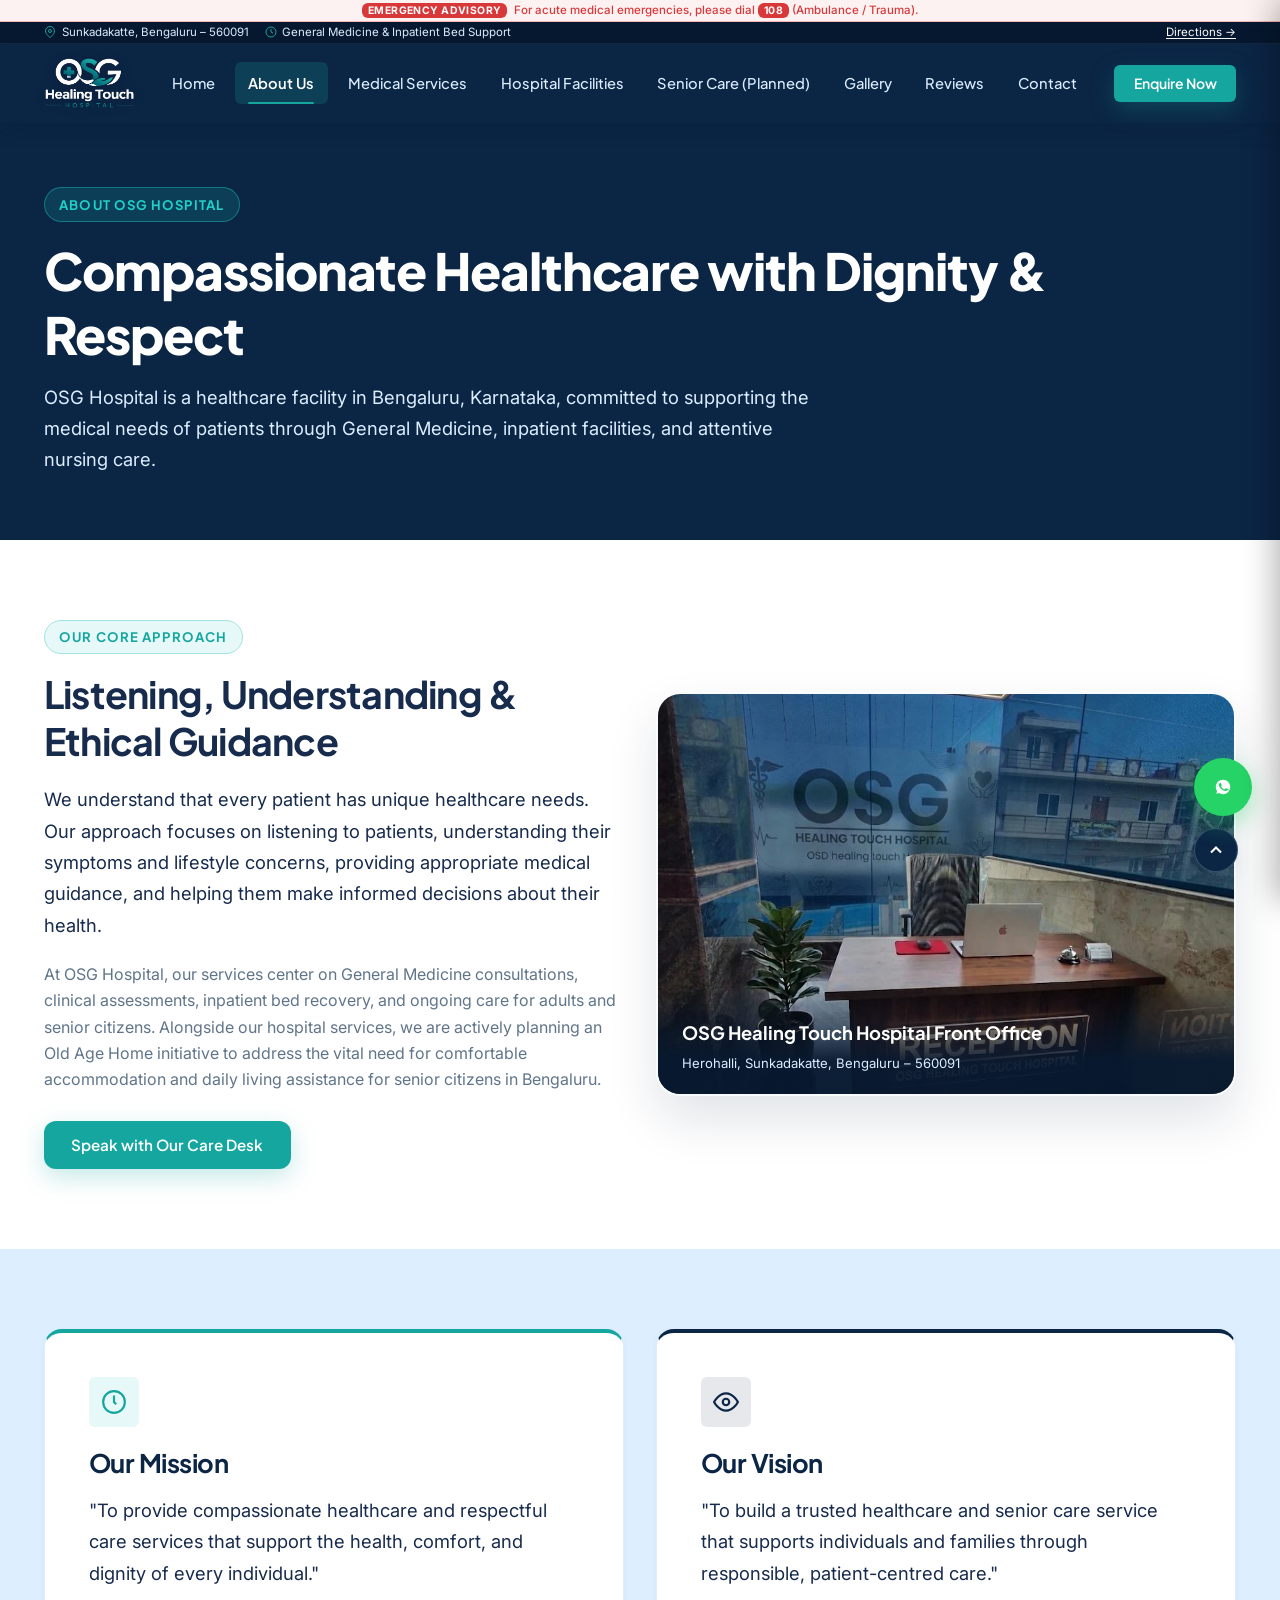
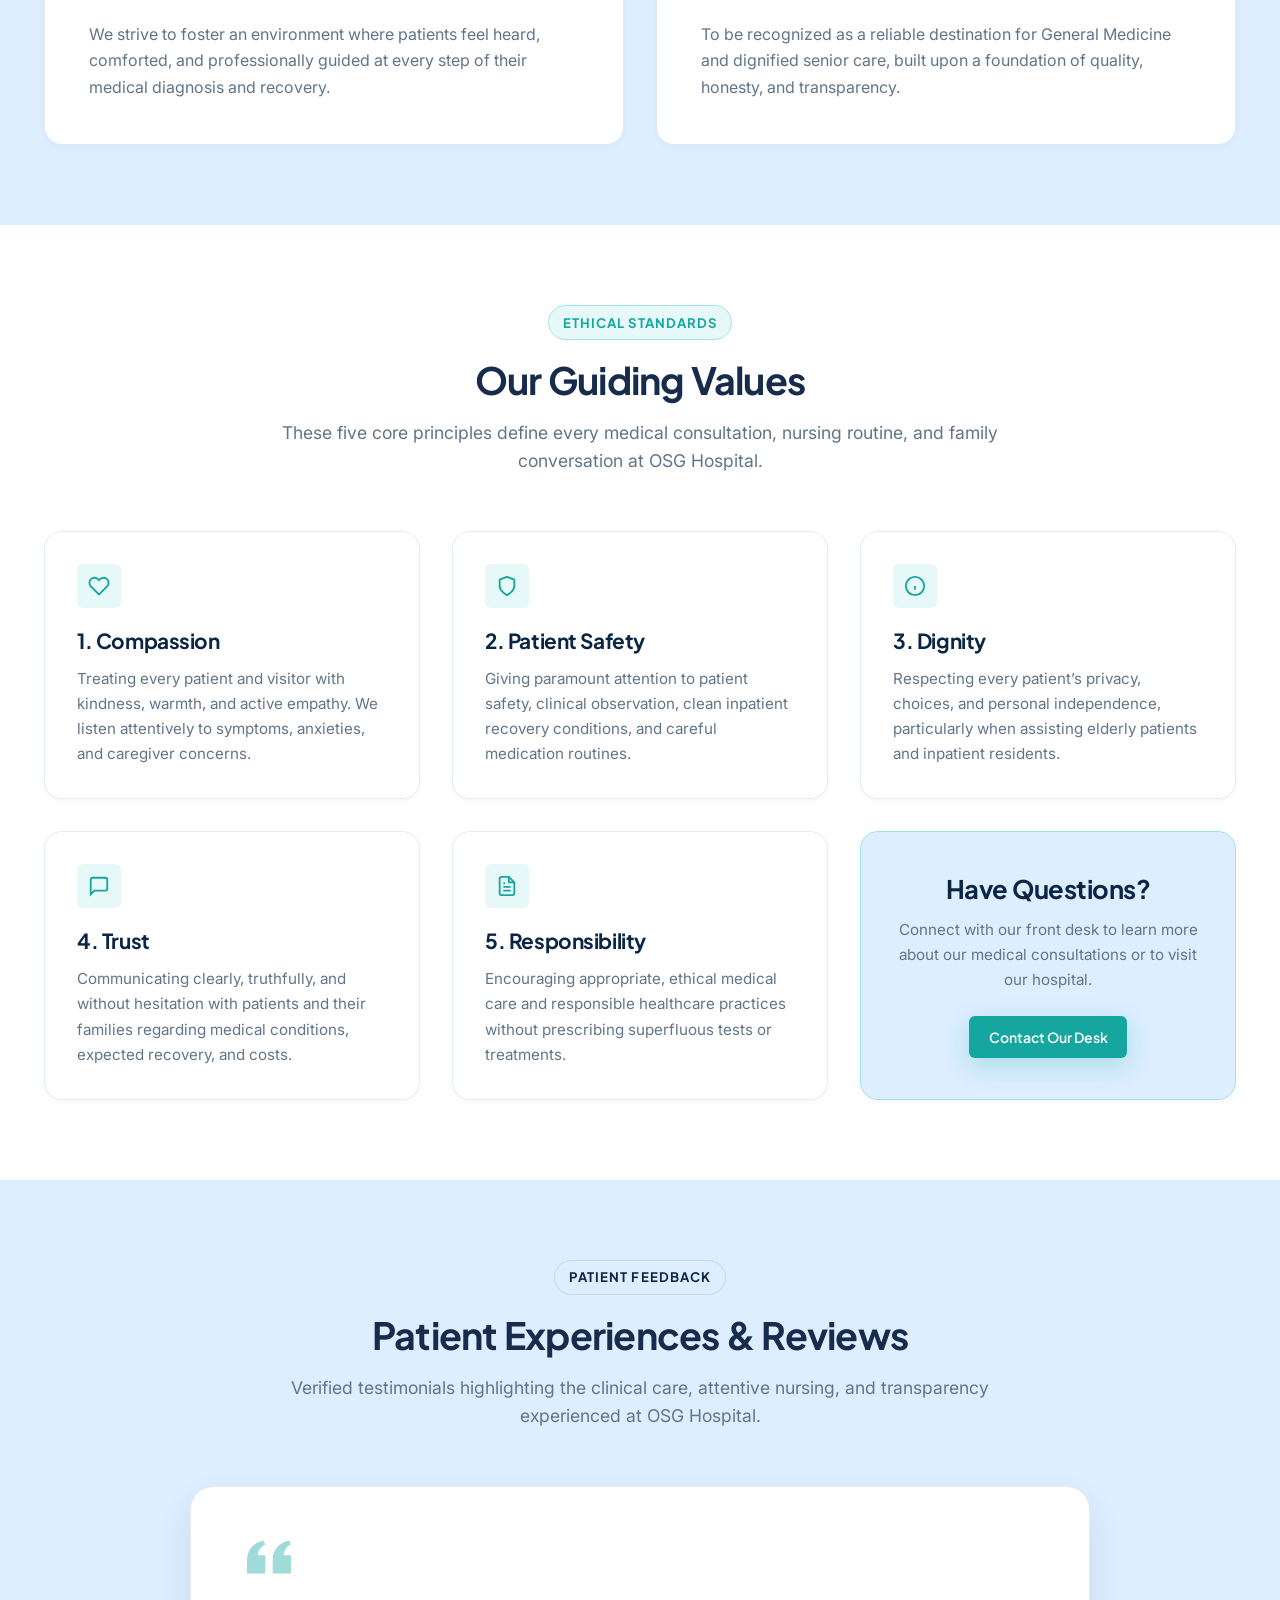
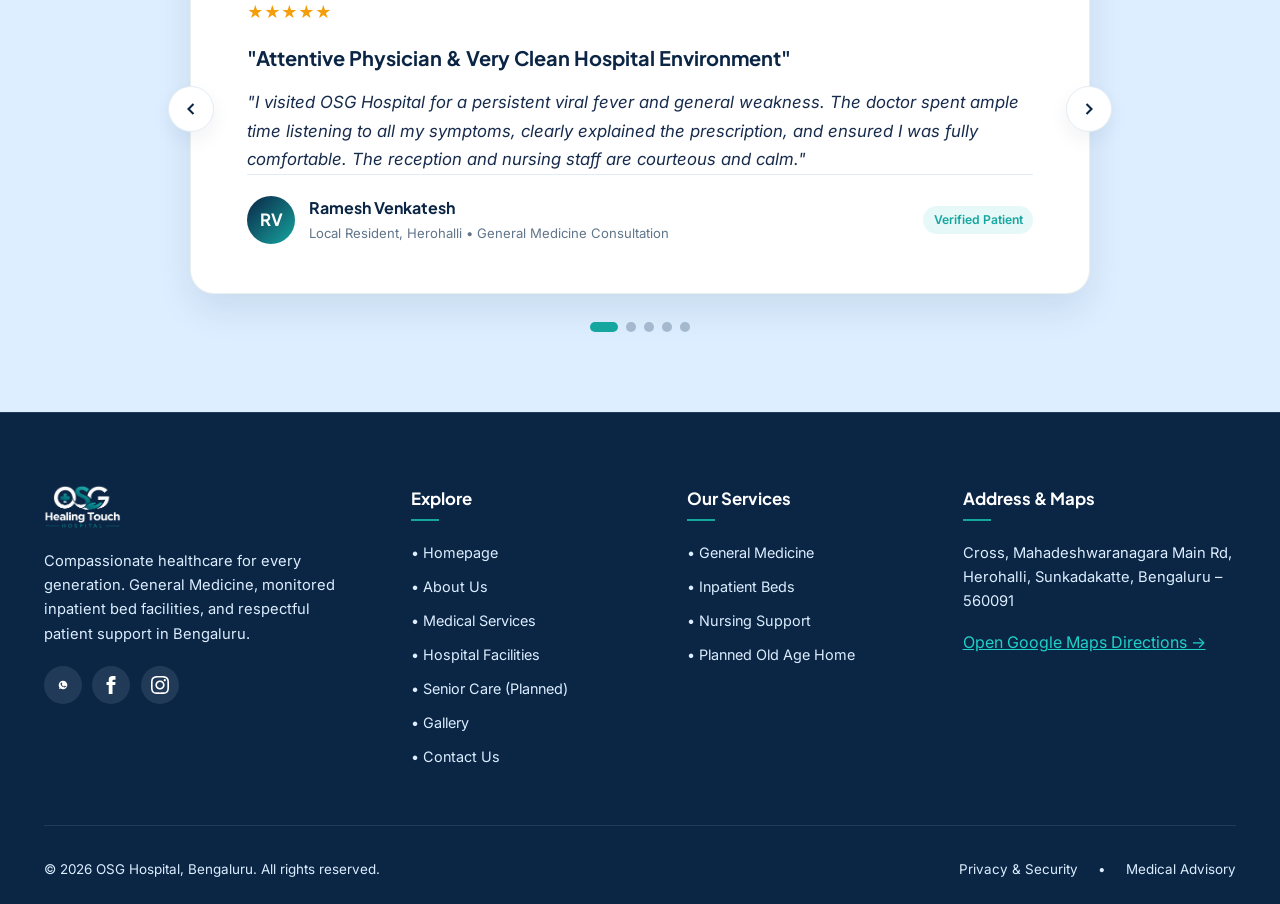
==== commit a4111101: "logo update" ====
--- a/about.html
+++ b/about.html
@@ -55,7 +55,7 @@
     <div class="container">
       <nav class="navbar" aria-label="Main Navigation">
         <a href="index.html" class="nav-brand">
-          <img src="assets/images/logo-white.svg" alt="OSG Hospital Logo" class="nav-logo-img">
+          <img src="assets/images/logo-white.png" alt="OSG Hospital Logo" class="nav-logo-img">
         </a>
         <div class="nav-menu">
           <a href="index.html" class="nav-link">Home</a>
@@ -81,7 +81,7 @@
   <div class="mobile-nav-backdrop"></div>
   <aside class="mobile-nav-drawer" aria-label="Mobile Navigation">
     <div class="mobile-nav-header">
-      <img src="assets/images/logo-white.svg" alt="OSG Hospital Logo" style="height: 38px;">
+      <img src="assets/images/logo-white.png" alt="OSG Hospital Logo" style="height: 38px;">
       <button class="mobile-nav-close" aria-label="Close menu">
         <svg width="24" height="24" viewBox="0 0 24 24" fill="none" stroke="currentColor" stroke-width="2"><line x1="18" y1="6" x2="6" y2="18"></line><line x1="6" y1="6" x2="18" y2="18"></line></svg>
       </button>
@@ -408,7 +408,7 @@
     <div class="container">
       <div class="footer-grid">
         <div class="footer-col">
-          <img src="assets/images/logo-white.svg" alt="OSG Hospital Logo" style="height: 44px; margin-bottom: 1.25rem;">
+          <img src="assets/images/logo-white.png" alt="OSG Hospital Logo" style="height: 44px; margin-bottom: 1.25rem;">
           <p>
             Compassionate healthcare for every generation. General Medicine, monitored inpatient bed facilities, and respectful patient support in Bengaluru.
           </p>
--- a/assets/css/style.css
+++ b/assets/css/style.css
@@ -435,9 +435,16 @@
 }
 
 .nav-logo-img {
-  height: 48px;
+  height: 52px;
   width: auto;
+  max-width: 170px;
   object-fit: contain;
+  filter: drop-shadow(0 2px 6px rgba(0, 0, 0, 0.2));
+  transition: transform var(--transition-fast);
+}
+
+.nav-brand:hover .nav-logo-img {
+  transform: scale(1.03);
 }
 
 .nav-menu {
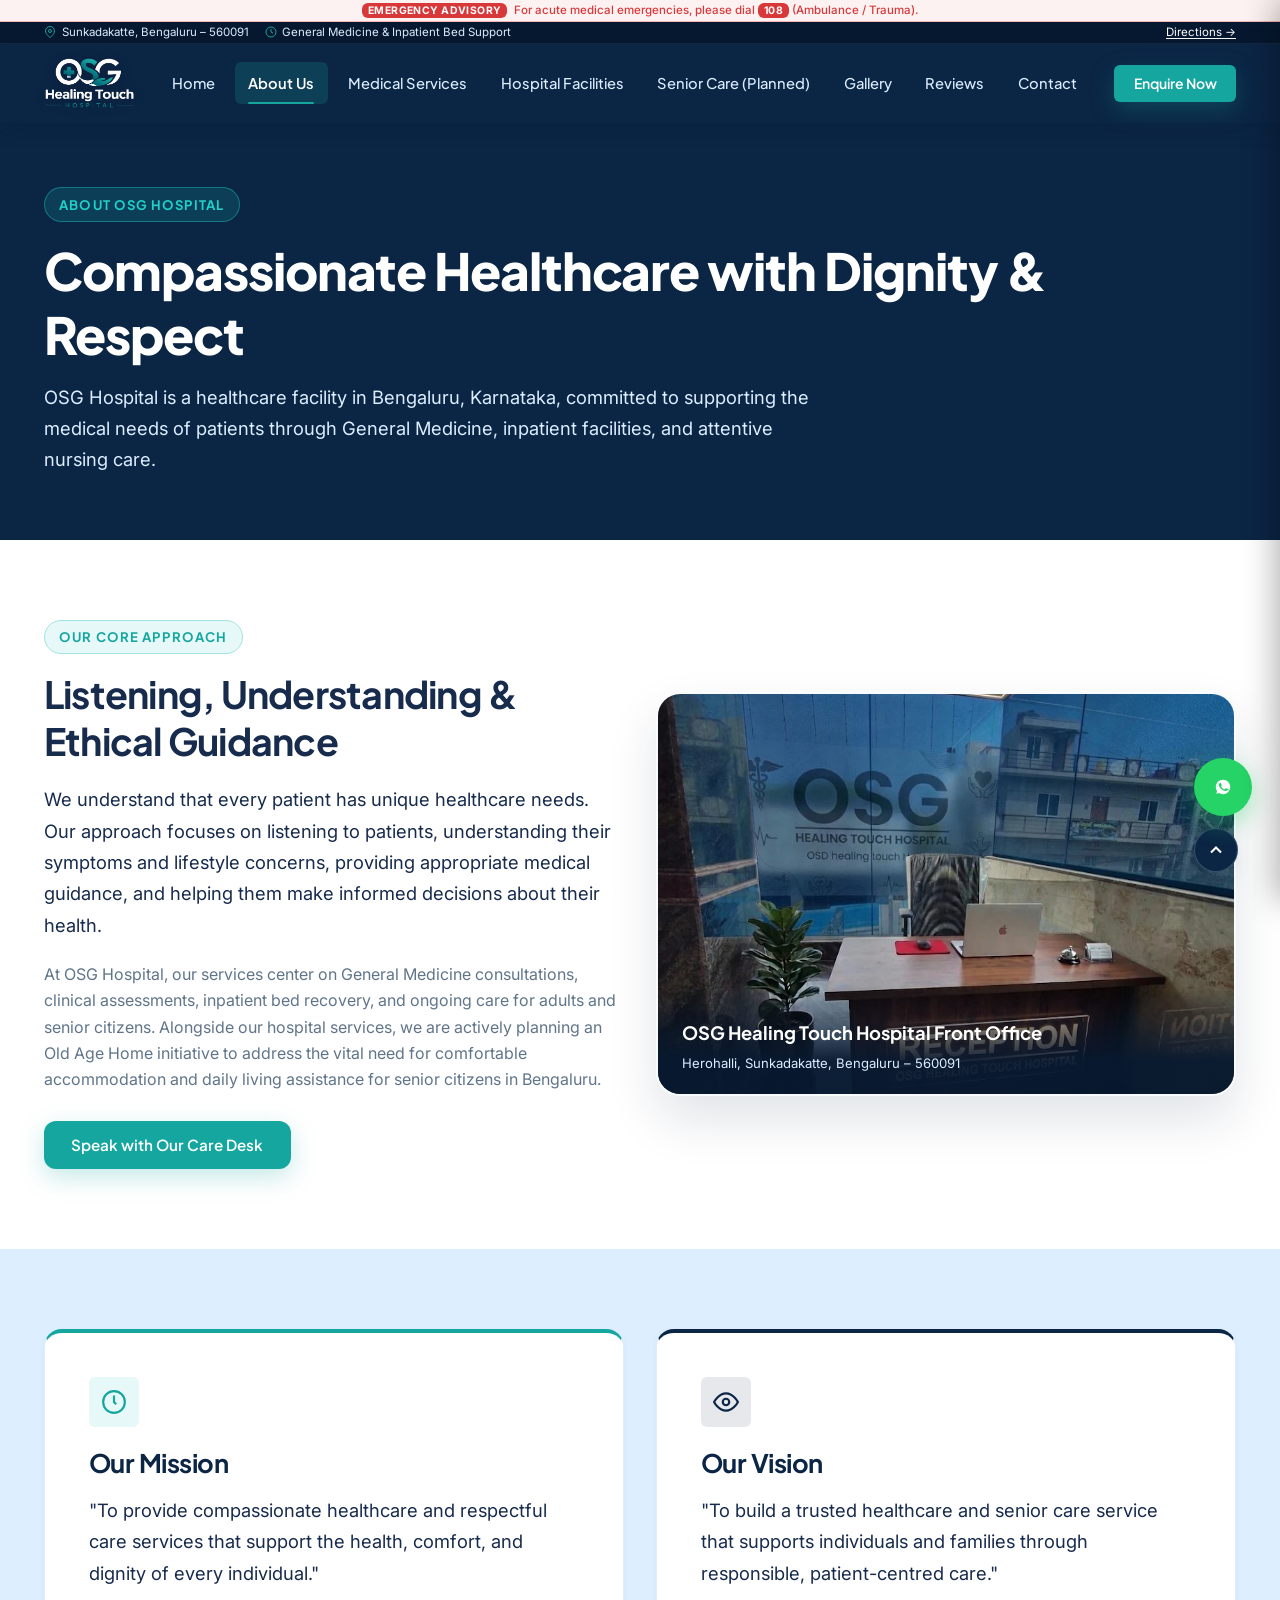
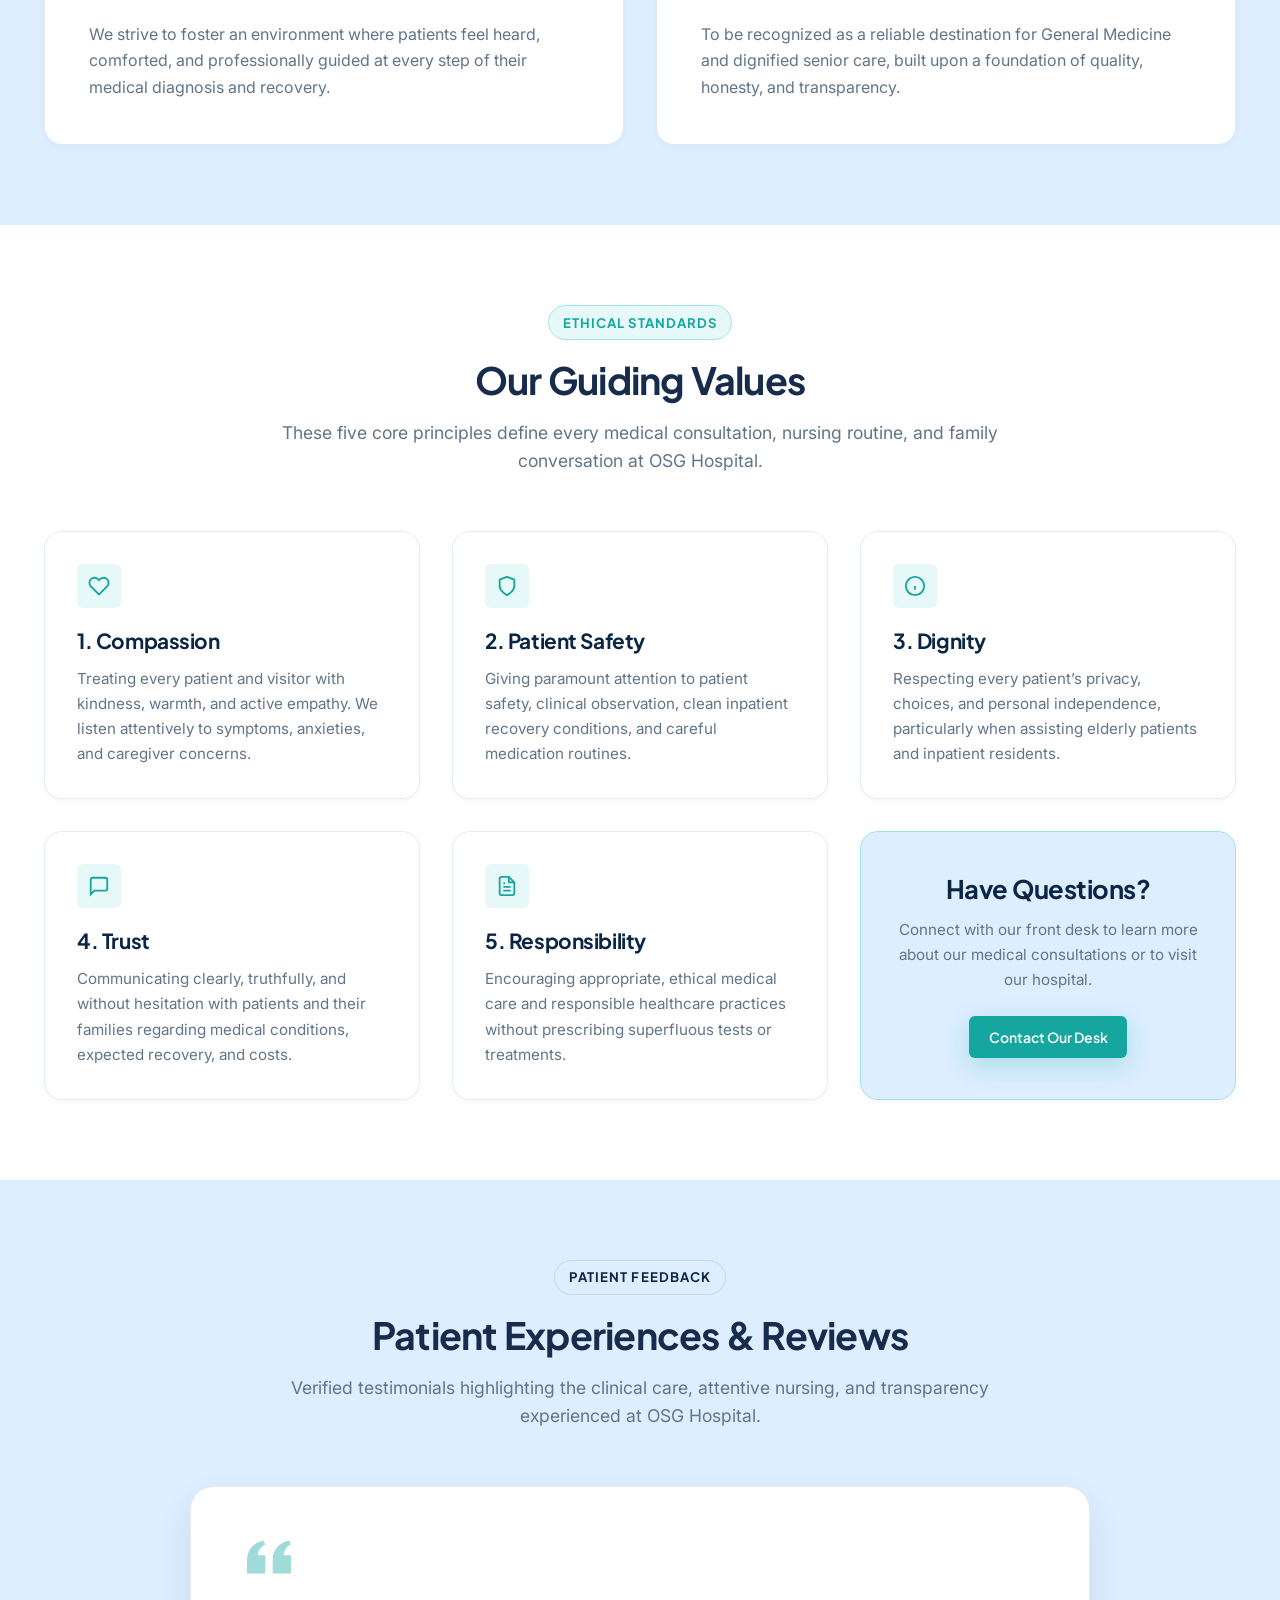
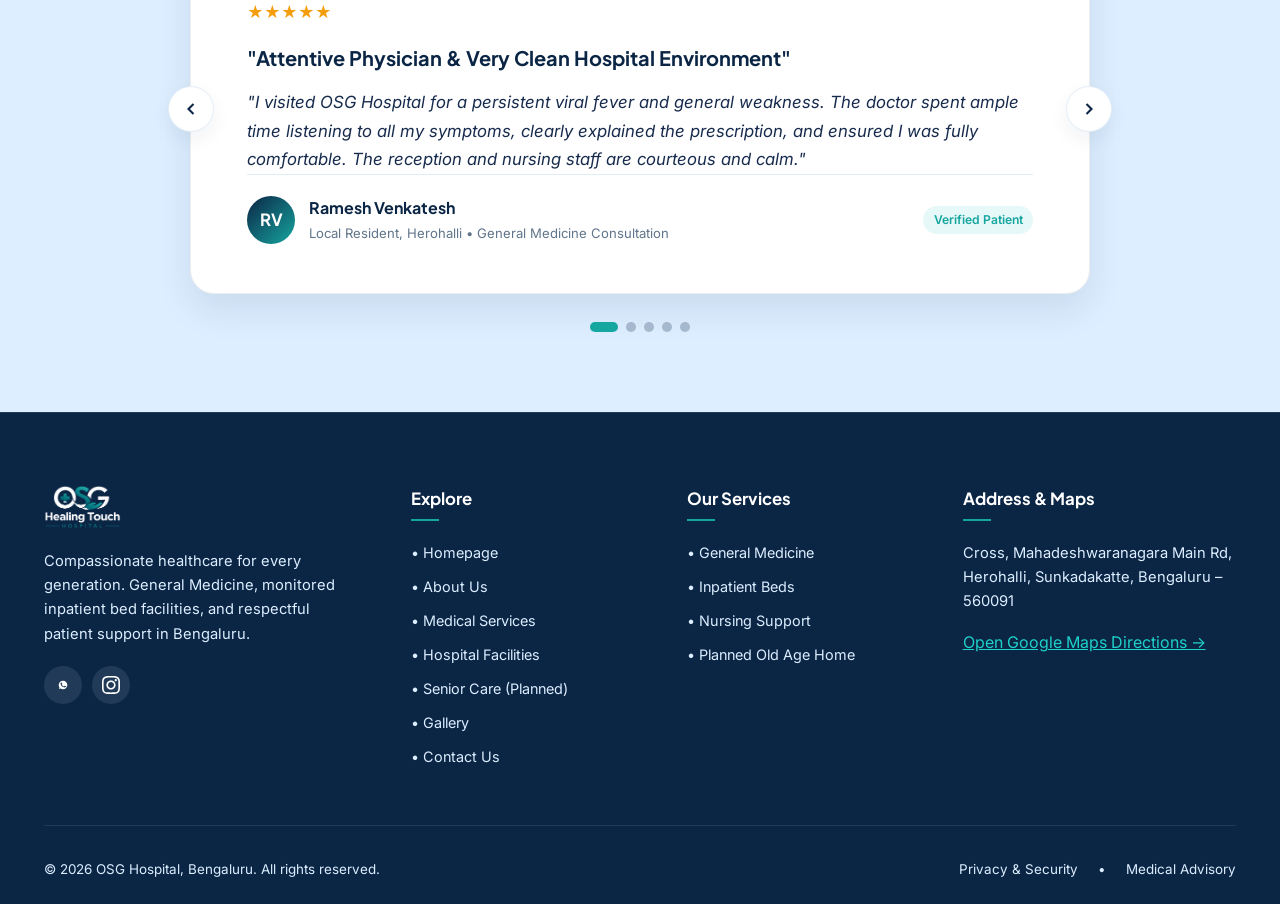
==== commit 79553a5b: "All final updates" ====
--- a/about.html
+++ b/about.html
@@ -413,13 +413,10 @@
             Compassionate healthcare for every generation. General Medicine, monitored inpatient bed facilities, and respectful patient support in Bengaluru.
           </p>
           <div class="footer-social-links">
-            <a href="https://wa.me/919999999999?text=Hello%20OSG%20Hospital" target="_blank" rel="noopener noreferrer" class="social-icon-btn" aria-label="WhatsApp">
+            <a href="https://wa.me/919304853619?text=Hello%20OSG%20Hospital" target="_blank" rel="noopener noreferrer" class="social-icon-btn" aria-label="WhatsApp">
               <svg width="18" height="18" viewBox="0 0 24 24" fill="currentColor"><path d="M12.031 6.172c-3.181 0-5.767 2.586-5.768 5.766-.001 1.298.38 2.27 1.019 3.287l-.582 2.128 2.182-.573c.978.58 1.911.928 3.145.929 3.178 0 5.767-2.587 5.768-5.766.001-3.187-2.575-5.77-5.764-5.771zm3.392 8.244c-.144.405-.837.774-1.17.824-.311.045-.698.06-2.022-.487-1.691-.7-2.766-2.45-2.85-2.562-.084-.112-.686-.913-.686-1.741 0-.829.434-1.238.587-1.408.154-.17.336-.213.448-.213.112 0 .224.001.321.006.104.005.244-.04.382.291.144.344.49 1.19.533 1.277.043.087.072.19.014.305-.058.115-.088.187-.174.288-.087.101-.183.226-.262.304-.088.087-.18.182-.077.359.102.176.456.75 1.05 1.28.766.683 1.411.894 1.613.995.202.101.32.087.439-.05.118-.137.507-.59.642-.792.135-.202.27-.169.456-.101.186.068 1.181.557 1.384.658.203.102.338.152.389.237.05.085.05.492-.094.897z"/></svg>
             </a>
-            <a href="https://facebook.com/" target="_blank" rel="noopener noreferrer" class="social-icon-btn" aria-label="Facebook">
-              <svg width="18" height="18" viewBox="0 0 24 24" fill="currentColor"><path d="M9 8H6v4h3v12h5V12h3.642L18 8h-4V6.333C14 5.374 14.5 5 15.5 5H18V0h-3.808C10.595 0 9 1.583 9 4.615V8z"/></svg>
-            </a>
-            <a href="https://instagram.com/" target="_blank" rel="noopener noreferrer" class="social-icon-btn" aria-label="Instagram">
+            <a href="https://www.instagram.com/osghospital/" target="_blank" rel="noopener noreferrer" class="social-icon-btn" aria-label="Instagram">
               <svg width="18" height="18" viewBox="0 0 24 24" fill="currentColor"><path d="M12 2.163c3.204 0 3.584.012 4.85.07 3.252.148 4.771 1.691 4.919 4.919.058 1.265.069 1.645.069 4.849 0 3.205-.012 3.584-.069 4.849-.149 3.225-1.664 4.771-4.919 4.919-1.266.058-1.644.07-4.85.07-3.204 0-3.584-.012-4.849-.07-3.26-.149-4.771-1.699-4.919-4.92-.058-1.265-.07-1.644-.07-4.849 0-3.204.013-3.583.07-4.849.149-3.227 1.664-4.771 4.919-4.919 1.266-.057 1.645-.069 4.849-.069zm0-2.163c-3.259 0-3.667.014-4.947.072-4.358.2-6.78 2.618-6.98 6.98-.059 1.281-.073 1.689-.073 4.948 0 3.259.014 3.668.072 4.948.2 4.358 2.618 6.78 6.98 6.98 1.281.058 1.689.072 4.948.072 3.259 0 3.668-.014 4.948-.072 4.354-.2 6.782-2.618 6.979-6.98.059-1.28.073-1.689.073-4.948 0-3.259-.014-3.667-.072-4.947-.196-4.354-2.617-6.78-6.979-6.98-1.281-.059-1.69-.073-4.949-.073zm0 5.838c-3.403 0-6.162 2.759-6.162 6.162s2.759 6.163 6.162 6.163 6.162-2.759 6.162-6.163c0-3.403-2.759-6.162-6.162-6.162zm0 10.162c-2.209 0-4-1.79-4-4 0-2.209 1.791-4 4-4s4 1.791 4 4c0 2.21-1.791 4-4 4zm6.406-11.845c-.796 0-1.441.645-1.441 1.44s.645 1.44 1.441 1.44c.795 0 1.439-.645 1.439-1.44s-.644-1.44-1.439-1.44z"/></svg>
             </a>
           </div>
@@ -472,7 +469,7 @@
 
   <!-- Floating Actions -->
   <div class="floating-actions">
-    <a href="https://wa.me/919999999999?text=Hello%20OSG%20Hospital" target="_blank" rel="noopener noreferrer" class="whatsapp-float" aria-label="Chat on WhatsApp">
+    <a href="https://wa.me/919304853619?text=Hello%20OSG%20Hospital" target="_blank" rel="noopener noreferrer" class="whatsapp-float" aria-label="Chat on WhatsApp">
       <span class="whatsapp-tooltip">Chat on WhatsApp</span>
       <svg viewBox="0 0 24 24"><path d="M12.031 6.172c-3.181 0-5.767 2.586-5.768 5.766-.001 1.298.38 2.27 1.019 3.287l-.582 2.128 2.182-.573c.978.58 1.911.928 3.145.929 3.178 0 5.767-2.587 5.768-5.766.001-3.187-2.575-5.77-5.764-5.771zm3.392 8.244c-.144.405-.837.774-1.17.824-.311.045-.698.06-2.022-.487-1.691-.7-2.766-2.45-2.85-2.562-.084-.112-.686-.913-.686-1.741 0-.829.434-1.238.587-1.408.154-.17.336-.213.448-.213.112 0 .224.001.321.006.104.005.244-.04.382.291.144.344.49 1.19.533 1.277.043.087.072.19.014.305-.058.115-.088.187-.174.288-.087.101-.183.226-.262.304-.088.087-.18.182-.077.359.102.176.456.75 1.05 1.28.766.683 1.411.894 1.613.995.202.101.32.087.439-.05.118-.137.507-.59.642-.792.135-.202.27-.169.456-.101.186.068 1.181.557 1.384.658.203.102.338.152.389.237.05.085.05.492-.094.897z"/></svg>
     </a>
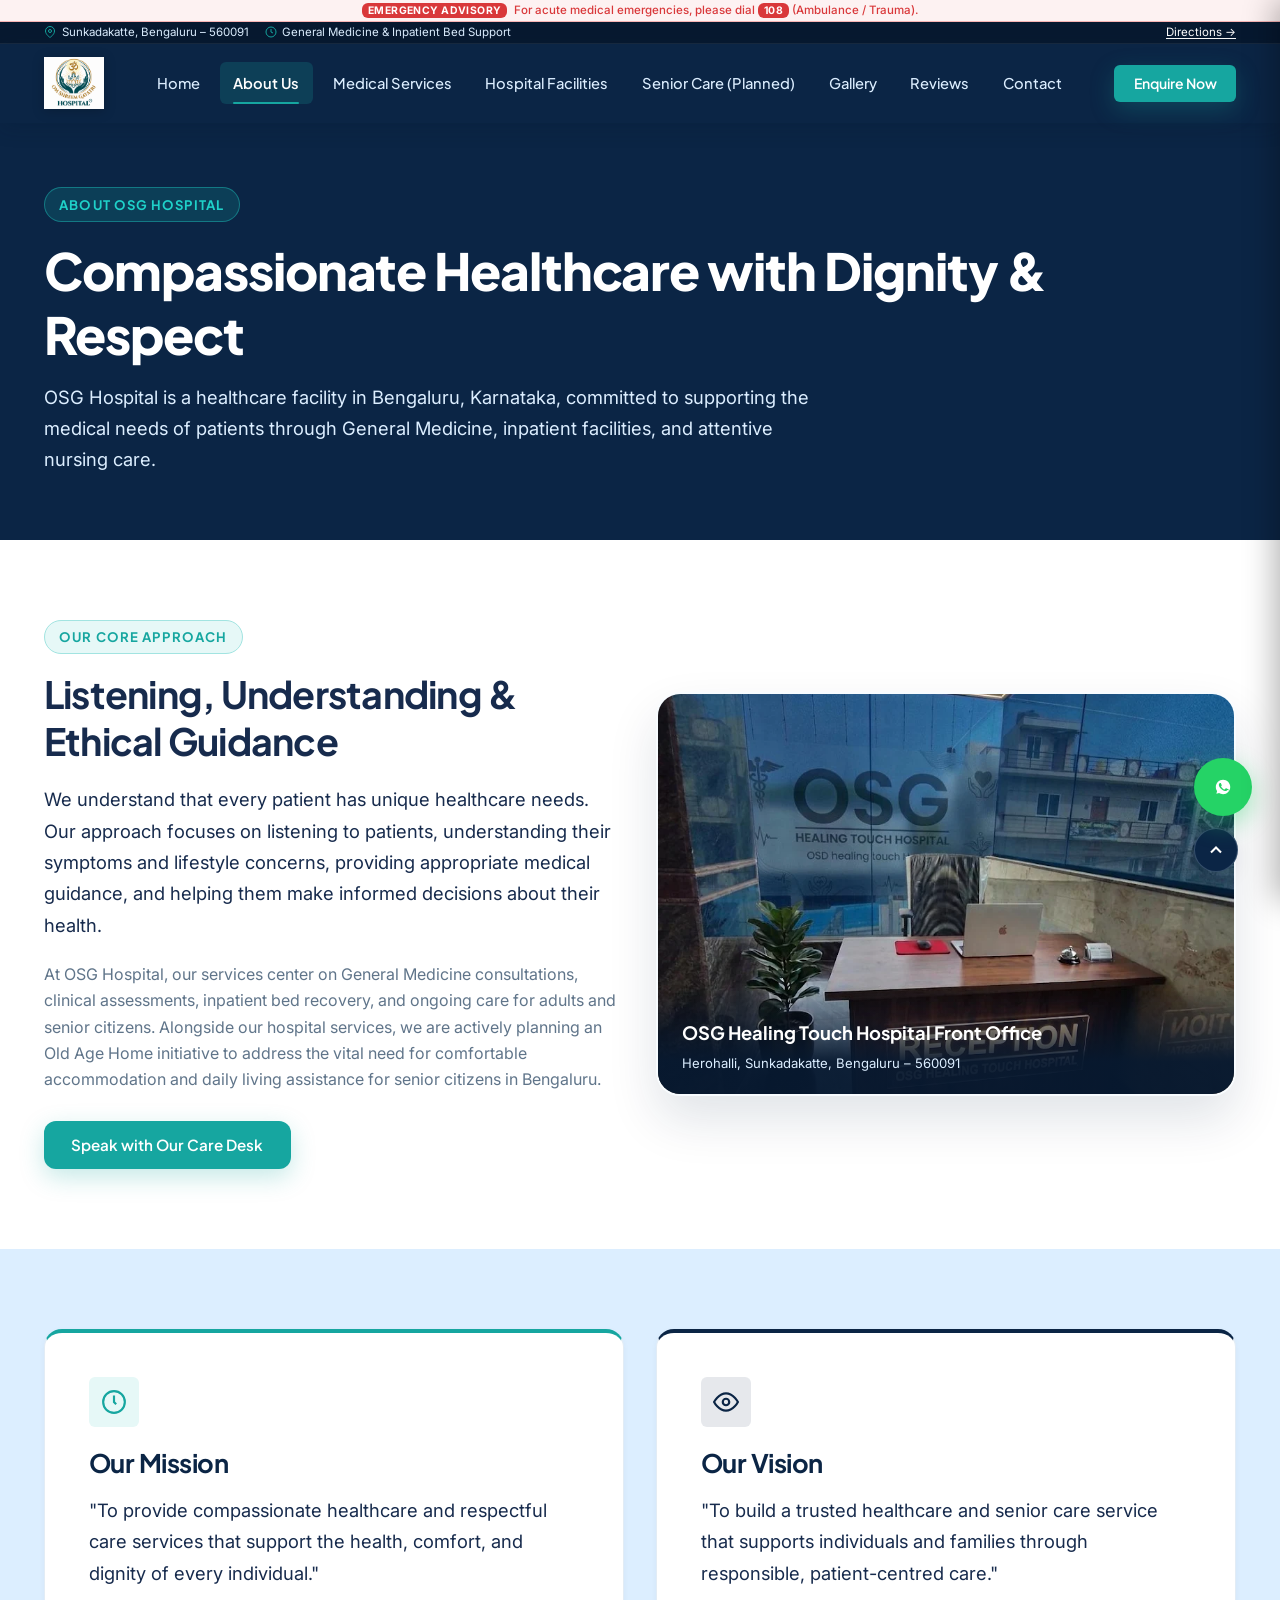
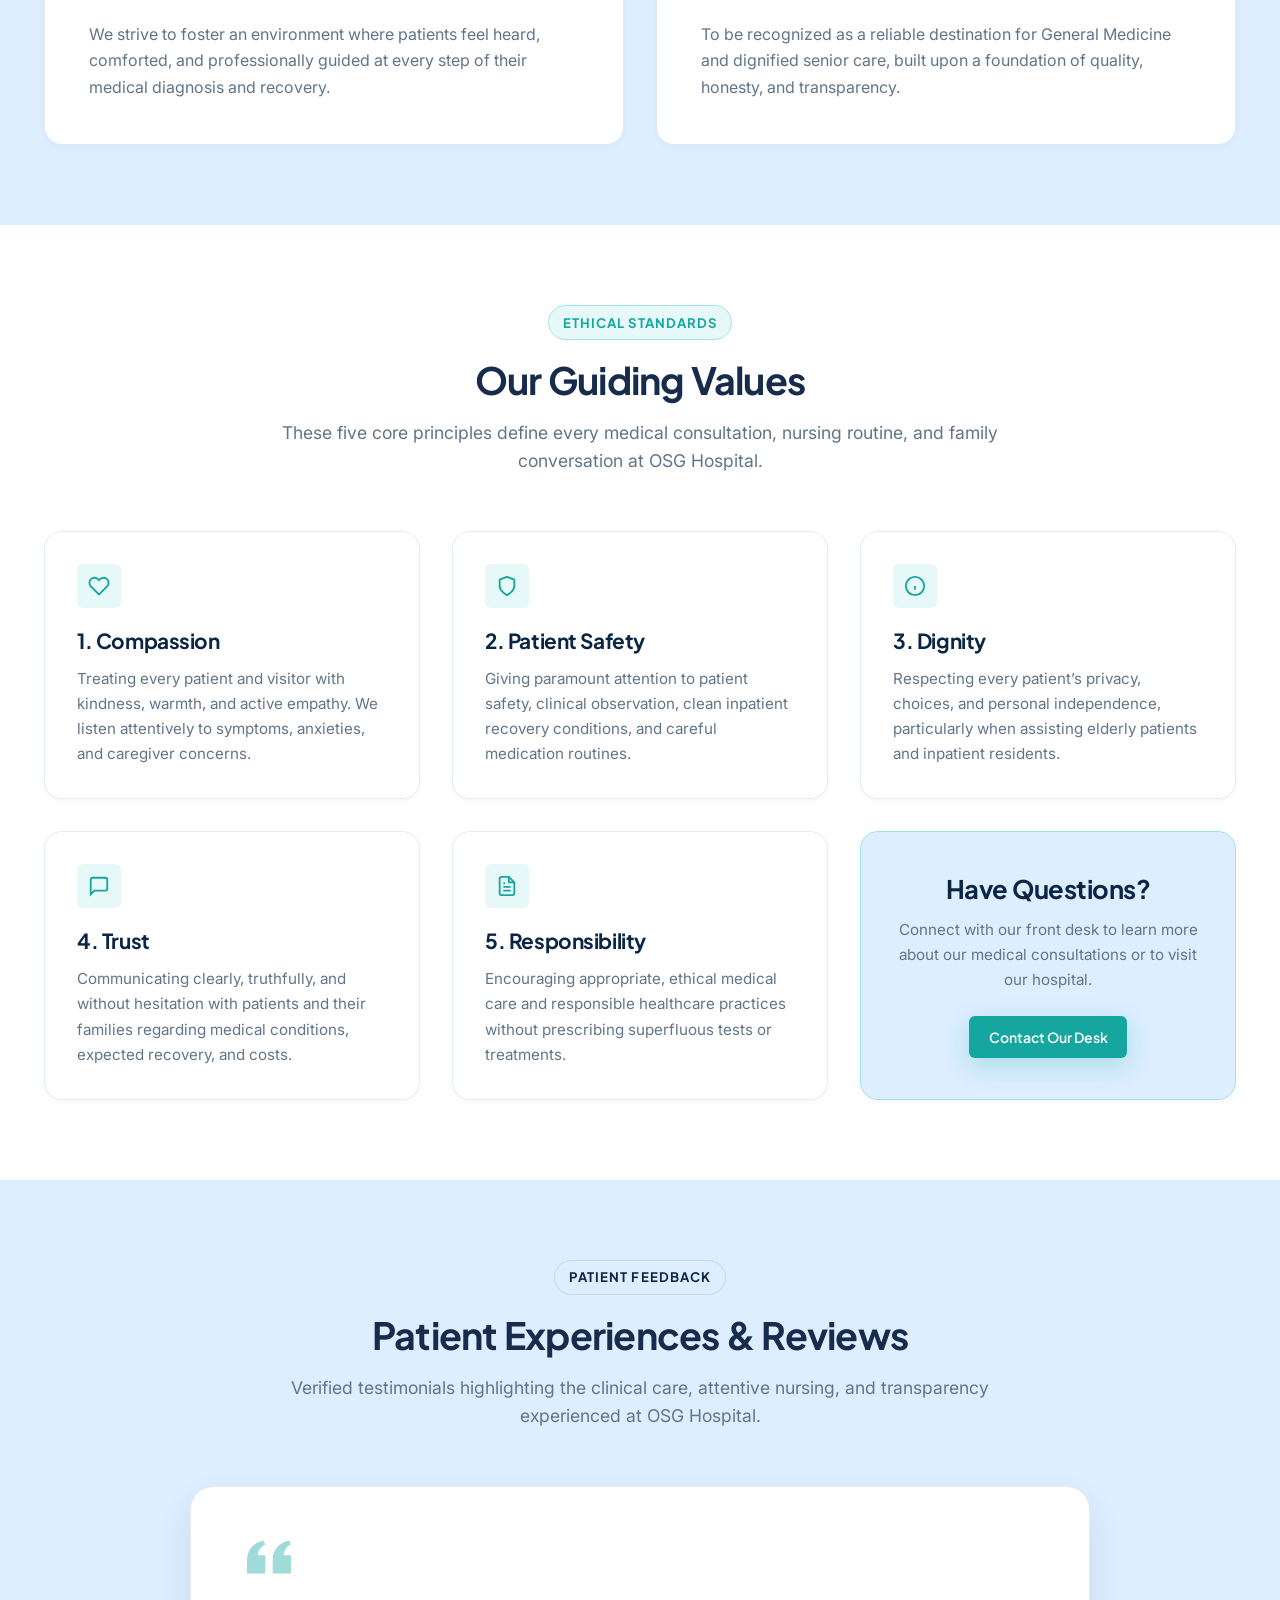
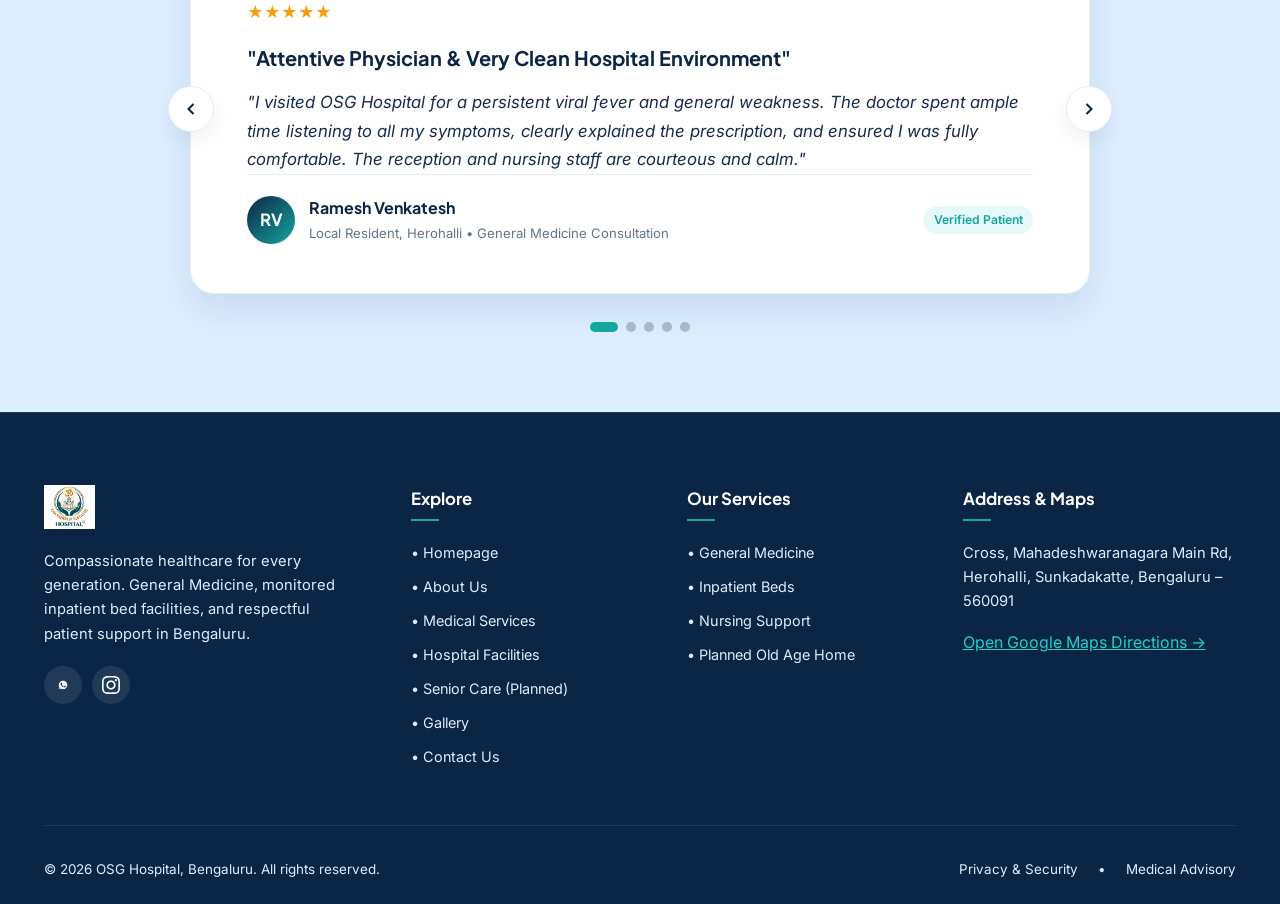
==== commit 7f2f7fb0: "LOGO update on tab" ====
--- a/about.html
+++ b/about.html
@@ -13,7 +13,8 @@
   <meta property="og:description" content="Committed to delivering compassionate, accessible, and patient-centred healthcare to individuals and families in Bengaluru.">
   <meta property="og:image" content="assets/images/reception-desk.png">
 
-  <link rel="icon" type="image/svg+xml" href="assets/images/favicon.svg">
+  <link rel="icon" type="image/svg+xml" href="assets/images/favicon.svg?v=2">
+  <link rel="icon" type="image/png" href="assets/images/favicon.png?v=2">
   <link rel="preconnect" href="https://fonts.googleapis.com">
   <link rel="preconnect" href="https://fonts.gstatic.com" crossorigin>
   <link href="https://fonts.googleapis.com/css2?family=Inter:wght@300;400;500;600;700&family=Plus+Jakarta+Sans:wght@500;600;700;800;900&display=swap" rel="stylesheet">
--- a/assets/css/style.css
+++ b/assets/css/style.css
@@ -989,6 +989,37 @@
   color: #FFFFFF;
   padding: 5rem 0;
   overflow: hidden;
+}
+
+.gallery-hero {
+  padding: 4rem 0;
+}
+
+.gallery-reception-showcase {
+  border-radius: var(--radius-xl);
+  margin-bottom: 4rem;
+  padding: 3.5rem;
+}
+
+.gallery-photo-grid {
+  display: grid;
+  grid-template-columns: repeat(3, minmax(0, 1fr));
+  gap: 1.5rem;
+}
+
+.gallery-photo-card {
+  min-width: 0;
+  padding: 0.65rem;
+  background: var(--card-bg);
+  border-radius: var(--radius-lg);
+  box-shadow: var(--shadow-md);
+}
+
+.gallery-photo-card img {
+  width: 100%;
+  aspect-ratio: 4 / 3;
+  object-fit: cover;
+  border-radius: var(--radius-md);
 }
 
 .reception-grid {
@@ -1779,6 +1810,10 @@
   .reception-grid {
     grid-template-columns: 1fr;
   }
+  .gallery-photo-grid {
+    grid-template-columns: repeat(2, minmax(0, 1fr));
+    gap: 1rem;
+  }
   .contact-grid {
     grid-template-columns: 1fr;
   }
@@ -1813,25 +1848,26 @@
     grid-template-columns: 1fr;
   }
 
-  /* Compact top bars on mobile - strictly half size to keep navbar prominent */
+  /* Keep the emergency advisory fully readable on narrow screens. */
   .emergency-bar {
     font-size: 0.68rem;
-    padding: 0.15rem 0.5rem;
-    line-height: 1.2;
+    padding: 0.4rem 0.5rem;
+    line-height: 1.35;
   }
   .emergency-bar .container {
-    flex-wrap: nowrap;
+    flex-wrap: wrap;
     justify-content: center;
-    gap: 0.35rem;
+    gap: 0.3rem 0.45rem;
   }
   .emergency-bar strong {
     font-size: 0.58rem;
     padding: 0.04rem 0.3rem;
   }
   .emergency-bar span {
-    white-space: nowrap;
-    overflow: hidden;
-    text-overflow: ellipsis;
+    white-space: normal;
+    overflow: visible;
+    text-overflow: clip;
+    flex: 1 1 100%;
   }
   .top-info-bar {
     font-size: 0.68rem;
@@ -1848,4 +1884,21 @@
   .top-info-hide-mob {
     display: none;
   }
-}
+
+  .gallery-hero {
+    padding: 3rem 0;
+  }
+  .gallery-reception-showcase {
+    padding: 1.25rem;
+    margin-bottom: 2.5rem;
+  }
+  .gallery-reception-showcase .reception-image {
+    height: auto;
+    aspect-ratio: 4 / 3;
+    object-fit: cover;
+  }
+  .gallery-new-photos-heading {
+    margin-top: 2.5rem;
+    margin-bottom: 2rem;
+  }
+}
